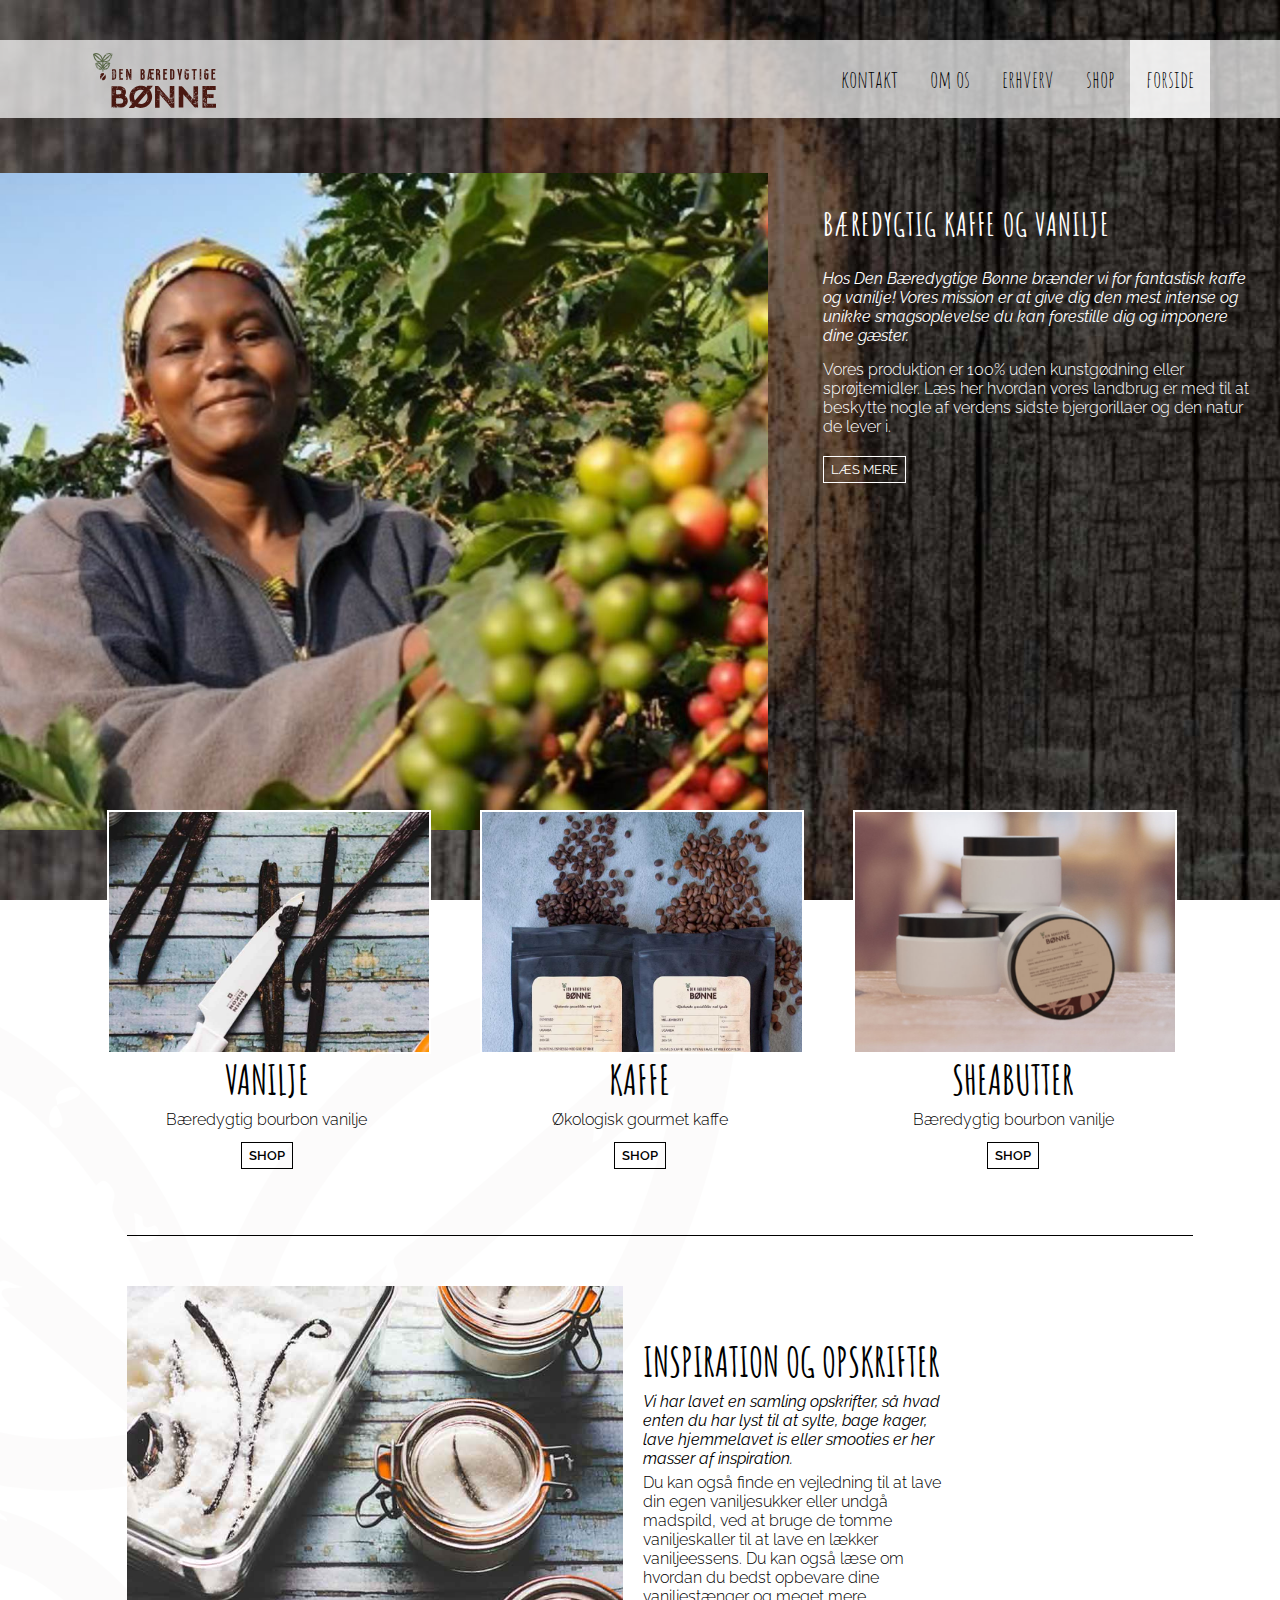
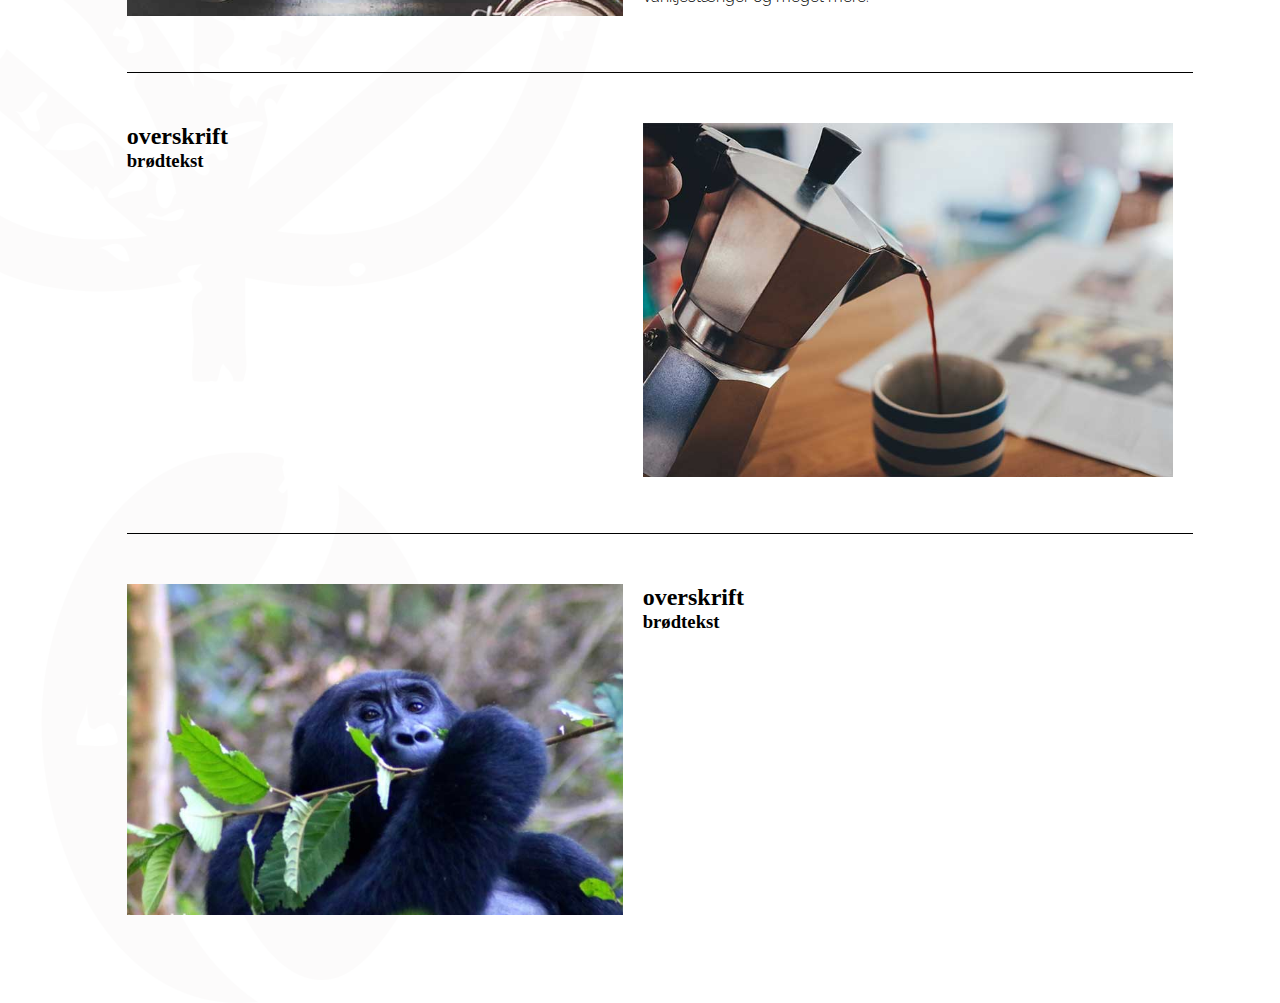
==== index.html @ cb2e2077 "grid tekstboks" ====
<!DOCTYPE html>
<html lang="da">

<head xmlns="http://www.w3.org/1999/xhtml" lang="da" xml:lang="da">
  <meta charset="utf-8">
  <meta http-equiv="X-UA-Compatible" content="IE=edge">

  <link rel="stylesheet" href="main.css">


  <title>Den Bæredygtige Bønne | Økologisk vanilje og kaffe</title>

  <meta name="Bæredygtig vanilje og kaffe fra egen farm i Uganda" content="Bæredygtigt produceret vanilje og kaffe">

  <meta name="viewport" content="width=device-width, initial-scale=1.0">

  <link href="https://fonts.googleapis.com/css?family=Amatic+SC:700|Raleway:400,600,700i" rel="stylesheet">

</head>

<body>
  <nav>
    <ul class="navbar">
      <li><a class="active" href="#home">forside</a></li>
      <li><a href="#news">shop</a></li>
      <li><a href="#contact">erhverv</a></li>
      <li><a href="#about">om os</a></li>
      <li><a href="#about">kontakt</a></li>

    </ul>

    <img id="logo" src="image/logo.svg" alt="Den Bæredygtige Bønnes logo">
  </nav>


  <div class="background-img-wood"></div>

  <main>
    <div>

      <div id="main-textbox">
        <h1 class="main-h1">BÆREDYGTIG KAFFE OG VANILJE</h1>
        <h2 class="main-h2">Hos Den Bæredygtige Bønne brænder vi for fantastisk kaffe og vanilje! Vores mission er at give dig den mest intense og unikke smagsoplevelse du kan forestille dig og imponere dine gæster.</h2>
        <h3 class="main-h3">Vores produktion er 100% uden kunstgødning eller sprøjtemidler. Læs her hvordan vores landbrug er med til at beskytte nogle af verdens sidste bjergorillaer og den natur de lever i.</h3>

        <a href="#" class="square_btn">
          <span>LÆS MERE</span>
        </a>

      </div>
    </div>

    <div id="main-img-box"></div>

    <div class="shop-kategorier">

      <div class="column1">
        <div id="shop-vanilje"></div>
        <div class="shop-kat-textbox">
          <h2 class="h2-shop">VANILJE</h2>
          <h3 class="h3-shop">Bæredygtig bourbon vanilje</h3>
          <a href="#" class="square_btn-sort">
            <span>SHOP</span>
          </a>
        </div>
      </div>

      <div class="column2">
        <div id="shop-kaffe"></div>
        <div class="shop-kat-textbox">
          <h2 class="h2-shop">KAFFE</h2>
          <h3 class="h3-shop">Økologisk gourmet kaffe </h3>
          <a href="#" class="square_btn-sort">
            <span>SHOP</span>
          </a>
        </div>
      </div>

      <div class="column3">
        <div id="shop-sheabutter"></div>
        <div class="shop-kat-textbox">
          <h2 class="h2-shop">SHEABUTTER</h2>
          <h3 class="h3-shop">Bæredygtig bourbon vanilje</h3>
          <a href="#" class="square_btn-sort">
            <span>SHOP</span>
          </a>
        </div>
      </div>
    </div>


    <div id="background-logo-container"></div>
    <div id="background-logo"></div>
  </div>


    <div id="usynlig"></div>

    <article>
      <div class="grid-container">

        <div class="grid-1">
          <img class="grid-img" src="image/vanilje-sukker.jpg" alt="Foto af vaniljestænger på et rustikt skærebrædt">
        </div>

        <div class="line-0"></div>

        <div class="line-1"></div>
        <div class="line-2"></div>

        <div class="grid-2">
          <div class="grid-textbox">
          <h2 class="h2-grid">INSPIRATION OG OPSKRIFTER</h2>
          <h3 class="h3-grid-italic">Vi har lavet en samling opskrifter, så hvad enten du har lyst til at sylte, bage kager, lave hjemmelavet is eller smooties er her masser af inspiration.
  <h3 class="h3-grid">Du kan også finde en vejledning til at lave din egen vaniljesukker eller undgå madspild, ved at bruge de tomme vaniljeskaller til at lave en lækker vaniljeessens. Du kan også læse om hvordan du bedst opbevare dine vaniljestænger og meget mere.</h3>
        </div>
</div>

        <div class="grid-3">
          <h2>overskrift</h2>
          <h3>brødtekst</h3>
        </div>


        <div class="grid-4">
          <img class="grid-img" src="image/varm-kaffe.jpg" alt="Foto af aber i Ugandas nationalpark">
        </div>

        <div class="grid-5">
          <img class="grid-img" src="image/gorilla.jpg" alt="Foto af dampende, varm kaffe, der hældes fra en kande">
        </div>

        <div class="grid-6">
          <h2>overskrift</h2>
          <h3>brødtekst</h3>
        </div>
      </div>
      </div>
      </div>

    </article>

  </main>


</body>

</html>
---- main.css ----
* {
  padding: 0;
  border: 0;
  margin: 0;
}

ul {
  list-style-type: none;
  margin-top: 30pt;
  overflow: hidden;
  background-color: rgba(255, 255, 255, 0.7);
}

li {
  float: right;
}

li a {
  display: block;
  color: black;
  text-align: center;
  padding: 24px 16px;
  text-decoration: none;
}

li a:hover {
  background-color: rgba(255, 255, 255, 0.7);
}

.active {
  background-color: rgba(255, 255, 255, 0.7);
}

.navbar {
  font-family: 'Amatic SC', cursive;
  font-size: 1.5em;
  padding-right: 70px;
}

#logo {
  height: 55px;
  margin: 40pt 20pt 0 70pt;
  top: 0pt;
  position: absolute;
}

.background-img-wood {
  background-image: url(image/background-wood.jpg);
  top: 0;
  position: absolute;
  background-attachment: scroll;
  width: 100%;
  height: 100vh;
  z-index: -1;
}

main {
  position: absolute;
  top: 100px;
  margin-top: 55pt;
  height: 73vh;
  width: 100%;
}

#main-img-box {
  width: 60vw;
  height: 100%;
  background-image: url("image/coffeefarmer.jpg");
  background-size: cover;
  background-repeat: no-repeat;
  background-position: top left;
}

#main-textbox {
  width: 33.33%;
  height: 100%;
  float: right;
  top: 10px;
  margin: 30px 30px 40px 0;
}

.main-h1 {
  font-family: 'Amatic SC', cursive;
  font-size: 2em;
  color: white;
  margin-bottom: 25px;
  letter-spacing: 1px;
}

.main-h2 {
  font-family: 'Raleway', sans-serif;
  font-weight: 400;
  font-style: italic;
  color: white;
  font-size: 1em;
  margin-bottom: 15px;
  letter-spacing: 0, 7px;
}

.main-h3 {
  font-family: 'Raleway', sans-serif;
  font-weight: 300;
  color: white;
  font-size: 1em;
}

.square_btn {
  font-family: 'Raleway', sans-serif;
  font-weight: 400;
  color: white;
  font-size: 0.8em;
  position: relative;
  display: inline-block;
  padding: 2em 0em;
  text-decoration: none;
  color: #FFF;
  transition: .4s;
}

.square_btn>span {
  border: solid 1px #FFF;
  padding: 5px 7px 5px;
}

.square_btn:hover span {
  padding: 5.5px 7.5px 5.5px;
}

.shop-kategorier {
  width: 83.33%;
  height: 100px;
  margin: -20px 8.33% 0;
  text-align: center;
}

.h2-shop {
  font-family: 'Amatic SC', cursive;
  font-size: 40px;
  padding-top: 50px;
}

.h3-shop {
  font-family: 'Raleway', sans-serif;
  font-weight: 300;
  font-size: 16px;
  padding-top: 5px;
}

.h3-shop-italic {
  font-family: 'Raleway', sans-serif;
  font-weight: 400;
  font-style: italic;
  font-size: 16px;
  padding-top: 5px;
}

.square_btn-sort {
  font-family: 'Raleway', sans-serif;
  font-weight: 600;
  color: white;
  font-size: 0.8em;
  position: relative;
  display: inline-block;
  padding: 1.5em 0em;
  text-decoration: none;
  color: #000000;
  transition: .4s;
}

.square_btn-sort>span {
  border: solid 1.1px #000000;
  padding: 5px 7px 5px;
}

.square_btn-sort:hover span {
  padding: 5.5px 7.5px 5.5px;
}

.column1 {
  width: 30%;
  display: inline-block;
  float: left;
}

#shop-vanilje {
  margin: 0;
  float: left;
  width: 100%;
  padding-bottom: 75%;
  background-size: cover;
  background-repeat: no-repeat;
  background-position: center;
  background-color: rgba(255, 255, 0, 1);
  background-image: url(image/shop-vanilje.jpg);
  border: white;
  border-width: 2px;
  border-style: solid;
}

.column2 {
  width: 30%;
  display: inline-block;
}

#shop-kaffe {
  margin: 0;
  float: left;
  width: 100%;
  padding-bottom: 75%;
  background-size: cover;
  background-repeat: no-repeat;
  background-position: center;
  background-color: rgba(255, 255, 0, 1);
  background-image: url(image/shop-kaffe.jpg);
  border: white;
  border-width: 2px;
  border-style: solid;
}

.column3 {
  width: 30%;
  display: inline-block;
  float: right;
}

#shop-sheabutter {
  margin: 0;
  float: left;
  width: 100%;
  padding-bottom: 75%;
  background-size: cover;
  background-repeat: no-repeat;
  background-position: center;
  background-color: rgba(255, 255, 0, 1);
  background-image: url(image/shop-sheabutter.jpg);
  border: white;
  border-width: 2px;
  border-style: solid;
}

#background-logo-container {
  max-width: 100%;
  overflow: hidden;
  text-align: left;
}

#background-logo {
  opacity: 0.02;
  filter: alpha(opacity=2);
  background-image: url(image/background-logo-element.svg);
  top: 90vh;
  background-repeat: no-repeat;
  position: absolute;
  width: 100%;
  height: 180vh;
  z-index: -1;
}

.grid-container {
  margin-right: auto;
  margin-left: auto;
  padding-top: 50px;
  grid-row-gap: 50px;
  width: 83.33%;
  display: grid;
  grid-template-columns: repeat(2, auto);
  grid-template-areas:
    'line-0 line-0'
    'grid-1 grid-2'
    'line-1 line-1'
    'grid-3 grid-4'
    'line-2 line-2'
    'grid-5 grid-6';
}

.grid-1 {
  grid-area: grid-1;
}

.grid-2 {
  grid-area: grid-2;
}

.grid-3 {
  grid-area: grid-3;
}

.grid-4 {
  grid-area: grid-4;
}

.grid-5 {
  grid-area: grid-5;
}

.grid-6 {
  grid-area: grid-6;
}

.grid-textbox {
  max-width: 300px;
}

.h2-grid {
  font-family: 'Amatic SC', cursive;
  font-size: 40px;
  padding-top: 50px;
}

.h3-grid {
  font-family: 'Raleway', sans-serif;
  font-weight: 300;
  font-size: 16px;
  padding-top: 5px;
}

.h3-grid-italic {
  font-family: 'Raleway', sans-serif;
  font-weight: 400;
  font-style: italic;
  font-size: 16px;
  padding-top: 5px;
}
.grid-img {
  overflow: hidden;
  object-fit: contain;
  width: 100%;
  background-color: red;
}

.line-0 {
  grid-area: line-0;
  grid-column-start: 1;
  grid-column-end: 3;
  height: 2px;
  border-bottom: 1px solid black;
  width: 100%;
}

.line-1 {
  grid-area: line-1;
  grid-column-start: 1;
  grid-column-end: 3;
  height: 2px;
  border-bottom: 1px solid black;
  width: 100%;
}

.line-2 {
  grid-area: line-2;
  grid-column-start: 1;
  grid-column-end: 3;
  height: 2px;
  border-bottom: 1px solid black;
  width: 100%;
}

.grid-container>div {
  margin: 0 0 0 20px;
}
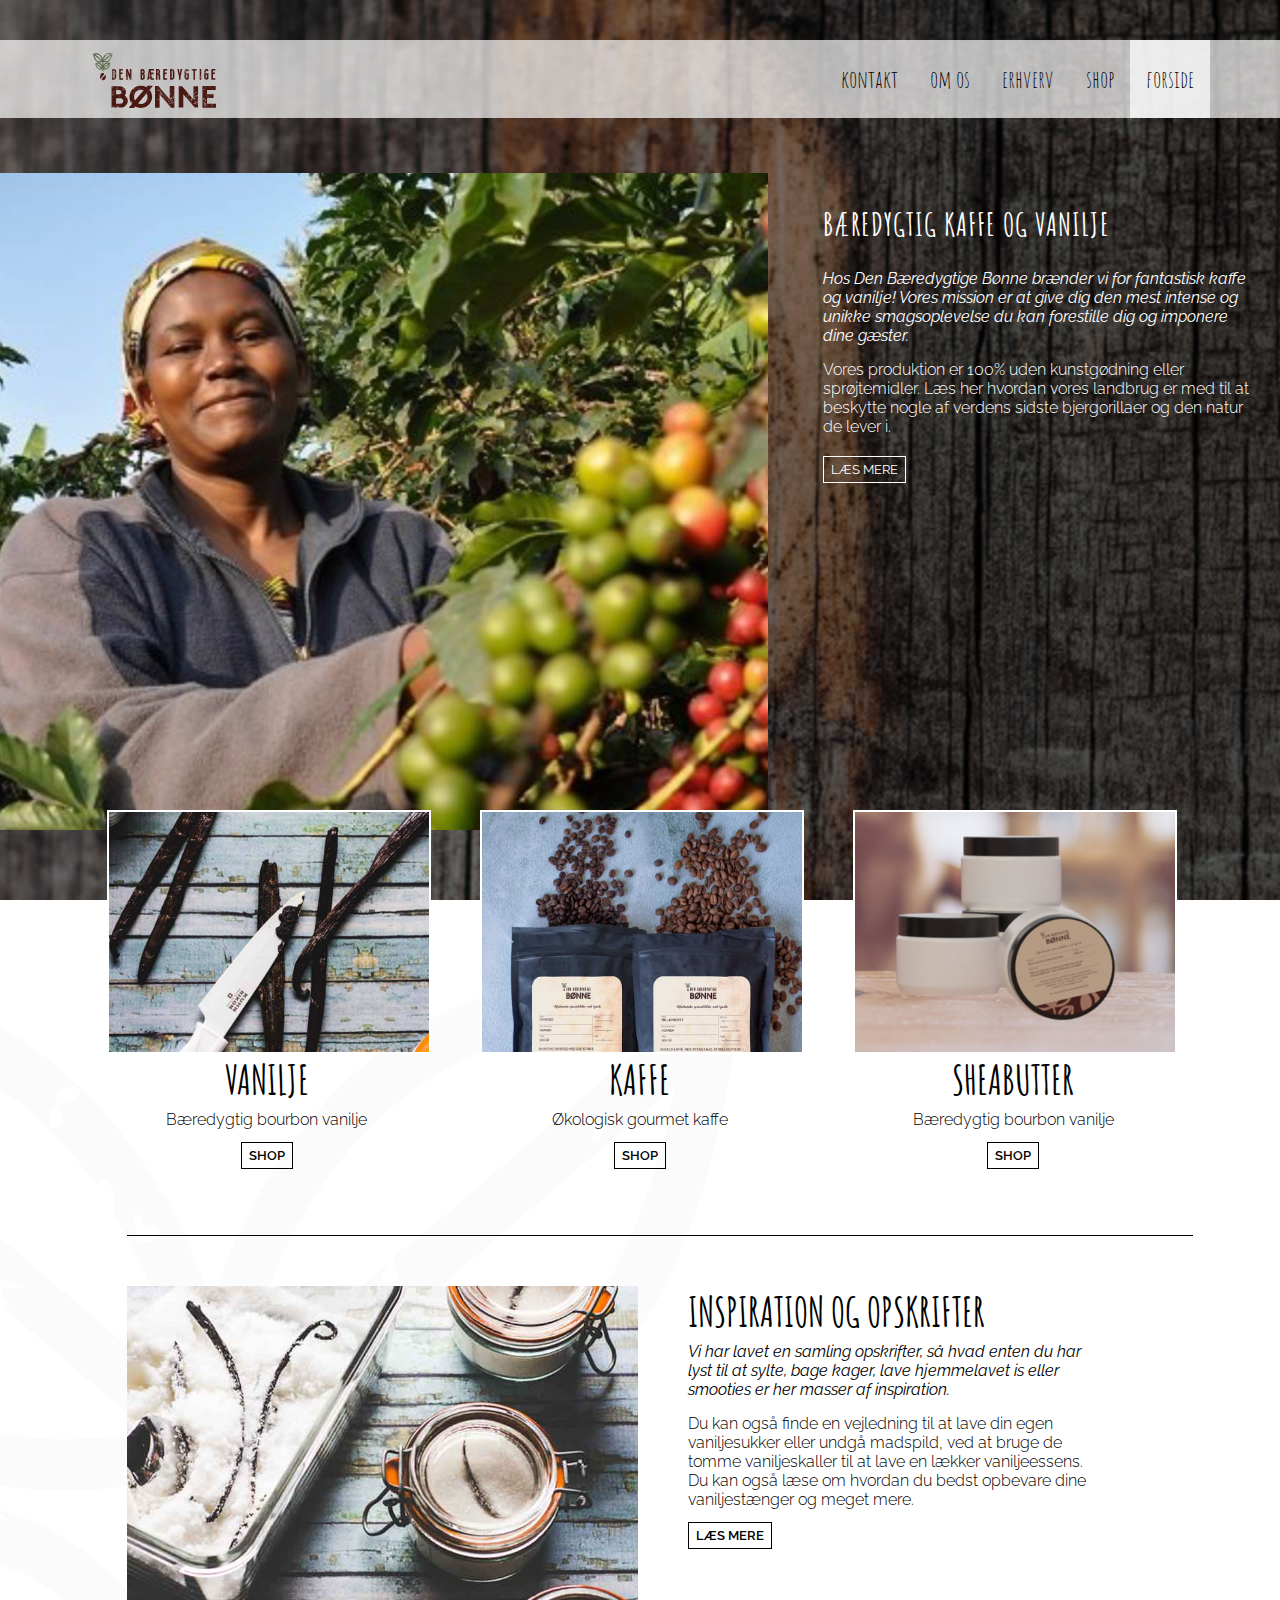
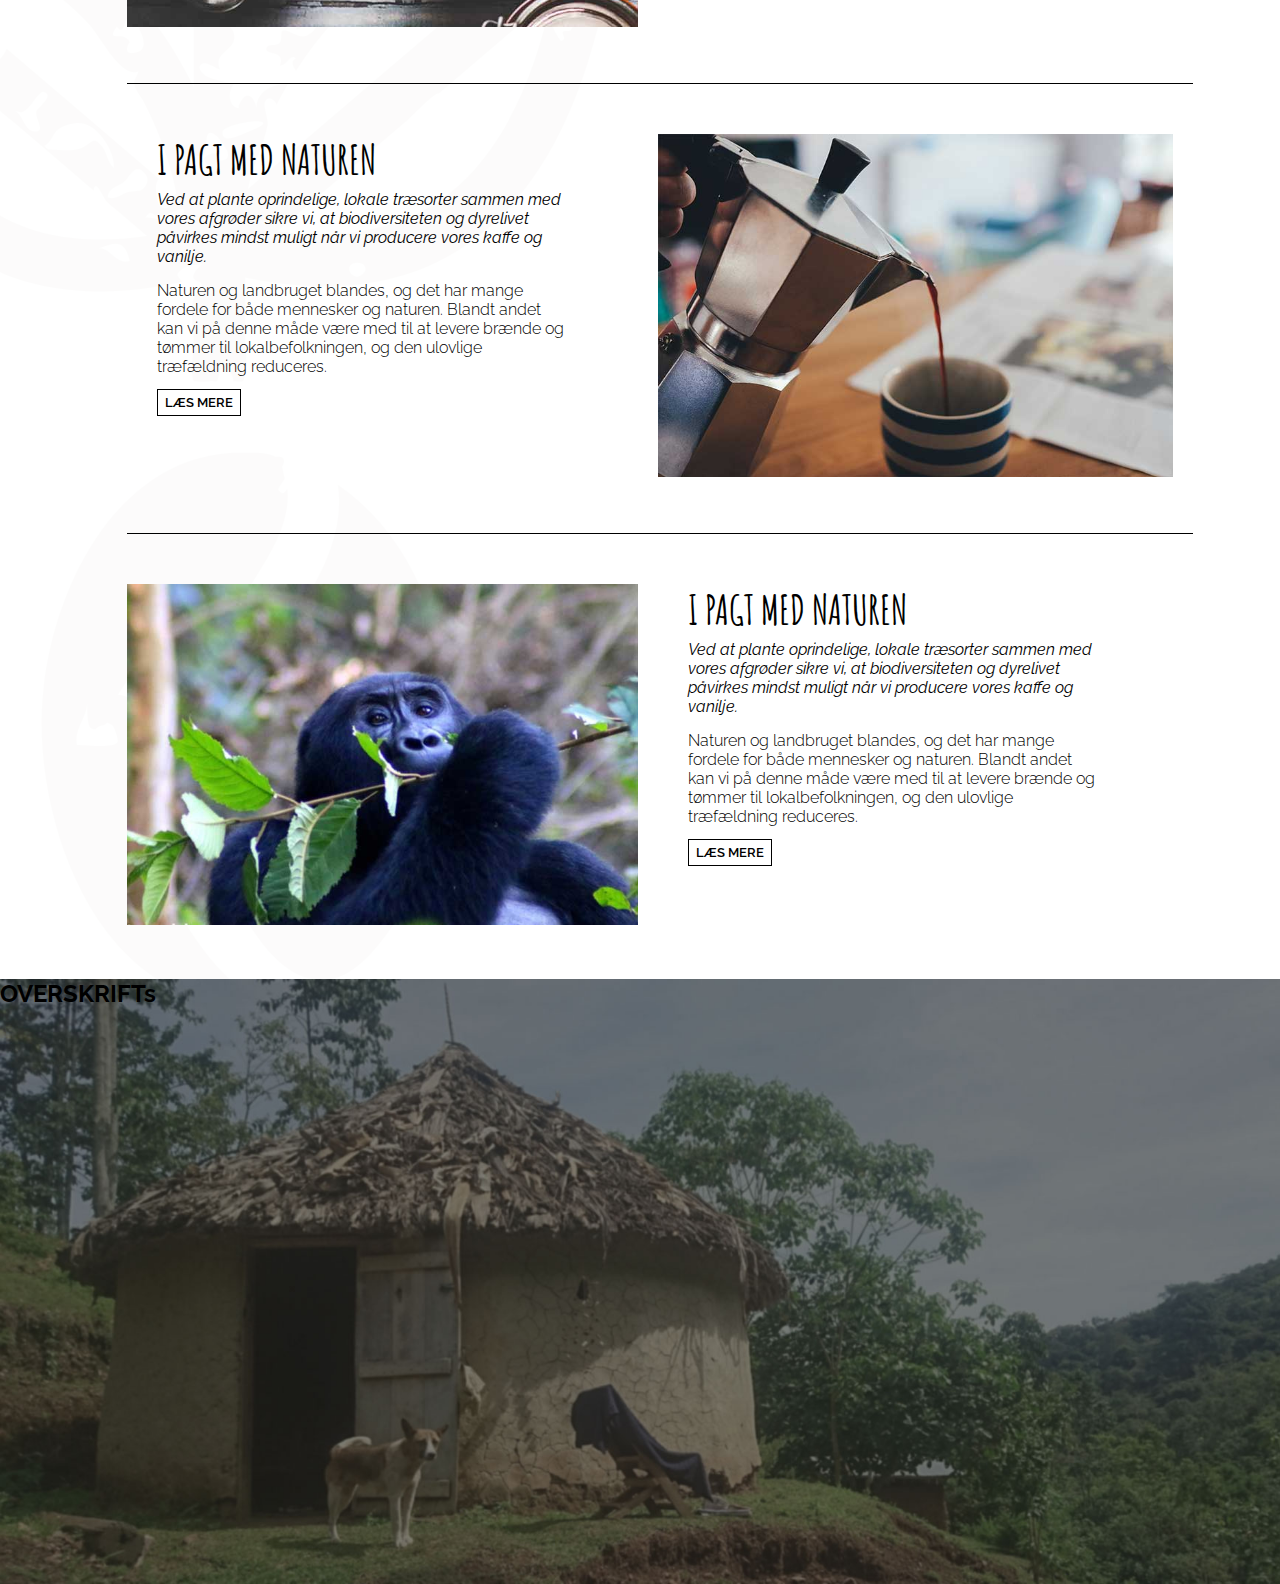
==== commit e6b768c5: "fullwidth img tilføjet" ====
--- a/index.html
+++ b/index.html
@@ -91,10 +91,7 @@
 
     <div id="background-logo-container"></div>
     <div id="background-logo"></div>
-  </div>
-
-
-    <div id="usynlig"></div>
+    </div>
 
     <article>
       <div class="grid-container">
@@ -109,16 +106,30 @@
         <div class="line-2"></div>
 
         <div class="grid-2">
-          <div class="grid-textbox">
-          <h2 class="h2-grid">INSPIRATION OG OPSKRIFTER</h2>
-          <h3 class="h3-grid-italic">Vi har lavet en samling opskrifter, så hvad enten du har lyst til at sylte, bage kager, lave hjemmelavet is eller smooties er her masser af inspiration.
-  <h3 class="h3-grid">Du kan også finde en vejledning til at lave din egen vaniljesukker eller undgå madspild, ved at bruge de tomme vaniljeskaller til at lave en lækker vaniljeessens. Du kan også læse om hvordan du bedst opbevare dine vaniljestænger og meget mere.</h3>
+          <div class="grid-textbox-right">
+            <h2 class="h2-grid">INSPIRATION OG OPSKRIFTER</h2>
+            <h3 class="h3-grid-italic">Vi har lavet en samling opskrifter, så hvad enten du har lyst til at sylte, bage kager, lave hjemmelavet is eller smooties er her masser af inspiration.
+              <h3 class="h3-grid">Du kan også finde en vejledning til at lave din egen vaniljesukker eller undgå madspild, ved at bruge de tomme vaniljeskaller til at lave en lækker vaniljeessens. Du kan også læse om hvordan du bedst opbevare dine
+                vaniljestænger og meget mere.</h3>
+
+
+              <a href="#" class="square_btn-sort">
+                <span>LÆS MERE</span>
+              </a>
+          </div>
         </div>
-</div>
 
         <div class="grid-3">
-          <h2>overskrift</h2>
-          <h3>brødtekst</h3>
+          <div class="grid-textbox-right">
+            <h2 class="h2-grid">I PAGT MED NATUREN</h2>
+            <h3 class="h3-grid-italic">Ved at plante oprindelige, lokale træsorter sammen med vores afgrøder sikre vi, at biodiversiteten og dyrelivet påvirkes mindst muligt når vi producere vores kaffe og vanilje.
+              <h3 class="h3-grid">Naturen og landbruget blandes, og det har mange fordele for både mennesker og naturen. Blandt andet kan vi på denne måde være med til at levere brænde og tømmer til lokalbefolkningen, og den ulovlige træfældning
+                reduceres.</h3>
+
+              <a href="#" class="square_btn-sort">
+                <span>LÆS MERE</span>
+              </a>
+          </div>
         </div>
 
 
@@ -131,13 +142,24 @@
         </div>
 
         <div class="grid-6">
-          <h2>overskrift</h2>
-          <h3>brødtekst</h3>
+          <div class="grid-textbox-right">
+            <h2 class="h2-grid">I PAGT MED NATUREN</h2>
+            <h3 class="h3-grid-italic">Ved at plante oprindelige, lokale træsorter sammen med vores afgrøder sikre vi, at biodiversiteten og dyrelivet påvirkes mindst muligt når vi producere vores kaffe og vanilje.
+              <h3 class="h3-grid">Naturen og landbruget blandes, og det har mange fordele for både mennesker og naturen. Blandt andet kan vi på denne måde være med til at levere brænde og tømmer til lokalbefolkningen, og den ulovlige træfældning
+                reduceres.</h3>
+
+              <a href="#" class="square_btn-sort">
+                <span>LÆS MERE</span>
+              </a>
+          </div>
         </div>
       </div>
       </div>
       </div>
 
+<div class="fullwidth-img-box">
+  <h2>OVERSKRIFTs</h2>
+</div>
     </article>
 
   </main>
--- a/main.css
+++ b/main.css
@@ -297,21 +297,23 @@
   grid-area: grid-6;
 }
 
-.grid-textbox {
-  max-width: 300px;
+.grid-textbox-right {
+  max-width: 80%;
+  padding-left: 30px;
+
 }
 
 .h2-grid {
   font-family: 'Amatic SC', cursive;
   font-size: 40px;
-  padding-top: 50px;
+  padding-top: 0px;
 }
 
 .h3-grid {
   font-family: 'Raleway', sans-serif;
   font-weight: 300;
   font-size: 16px;
-  padding-top: 5px;
+  padding-top: 15px;
 }
 
 .h3-grid-italic {
@@ -358,3 +360,15 @@
 .grid-container>div {
   margin: 0 0 0 20px;
 }
+
+.fullwidth-img-box {
+  width: 100%;
+  padding-bottom: 45%;
+  margin: 50px 0 100px 0;
+  font-family: 'Raleway';
+background-color: blue;
+background-image: url("image/fullwidth-img.jpg");
+background-size: cover;
+background-repeat: no-repeat;
+background-position: top left;
+}
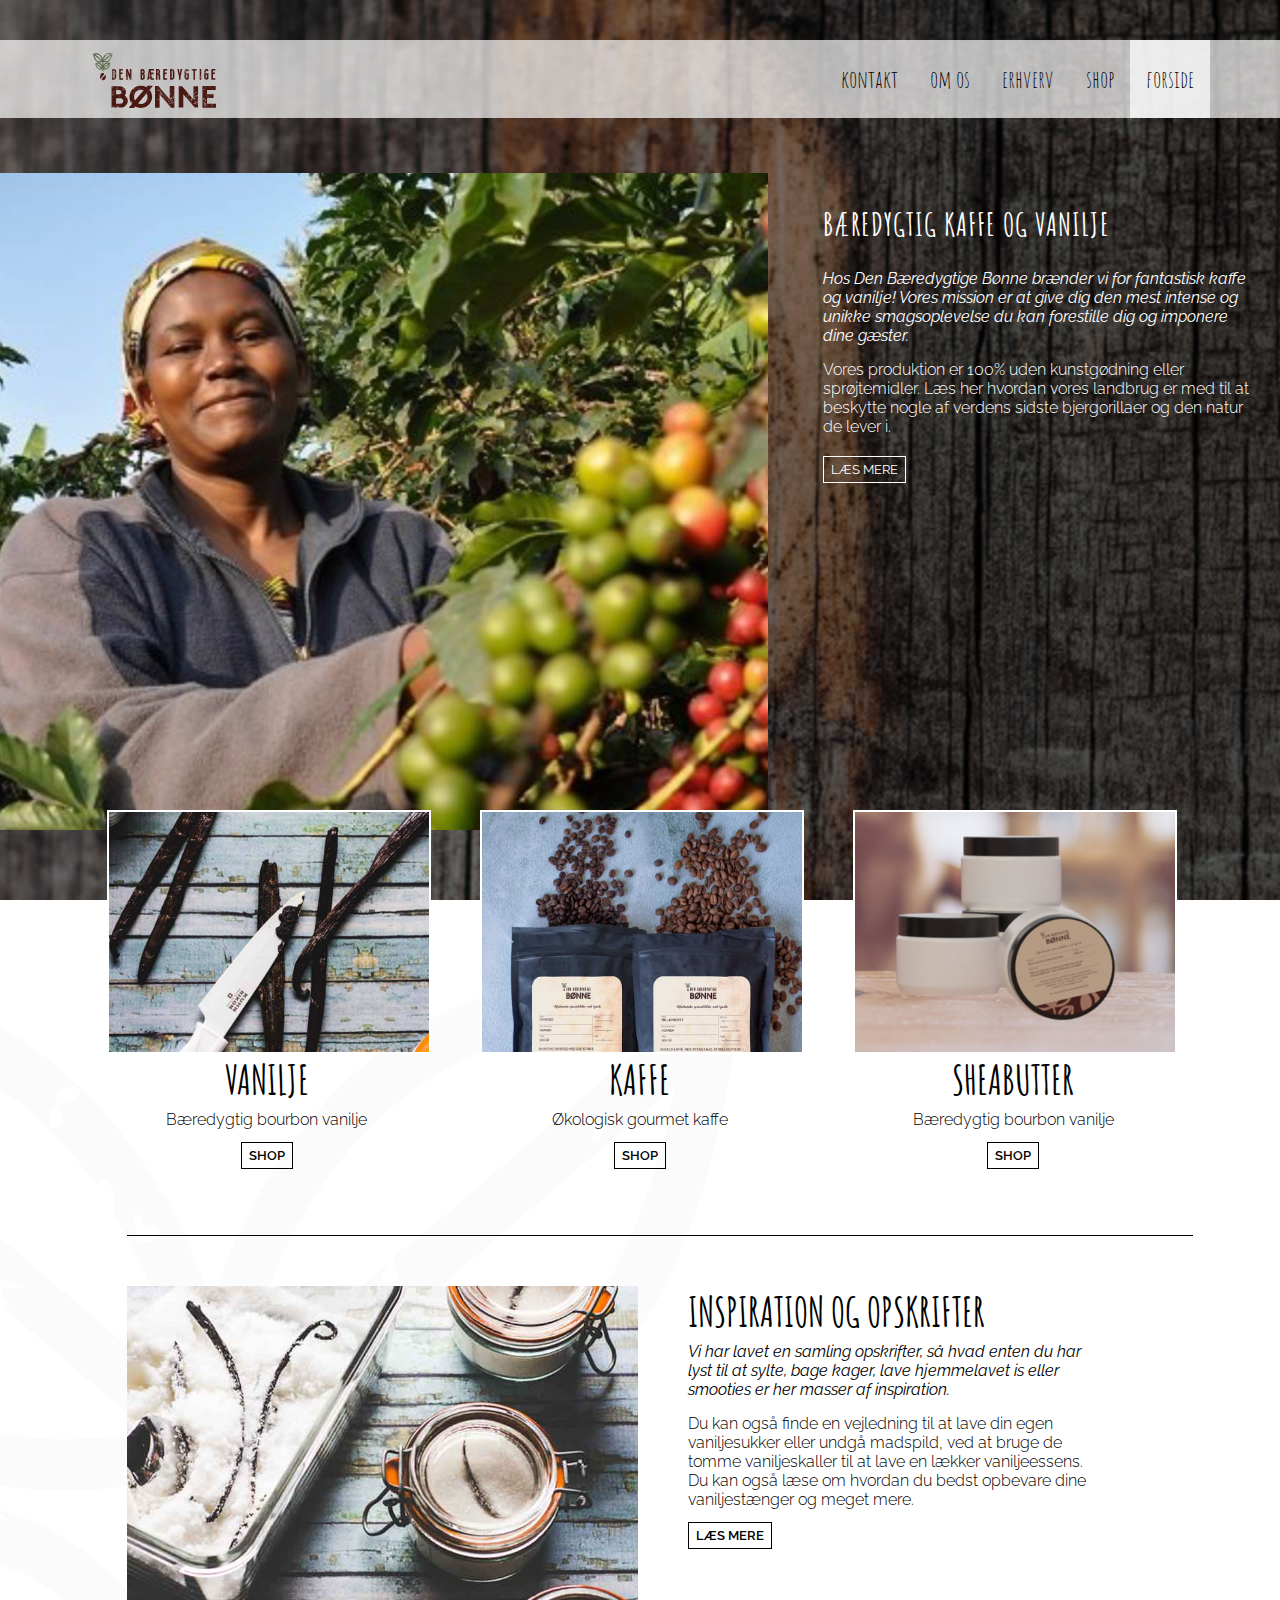
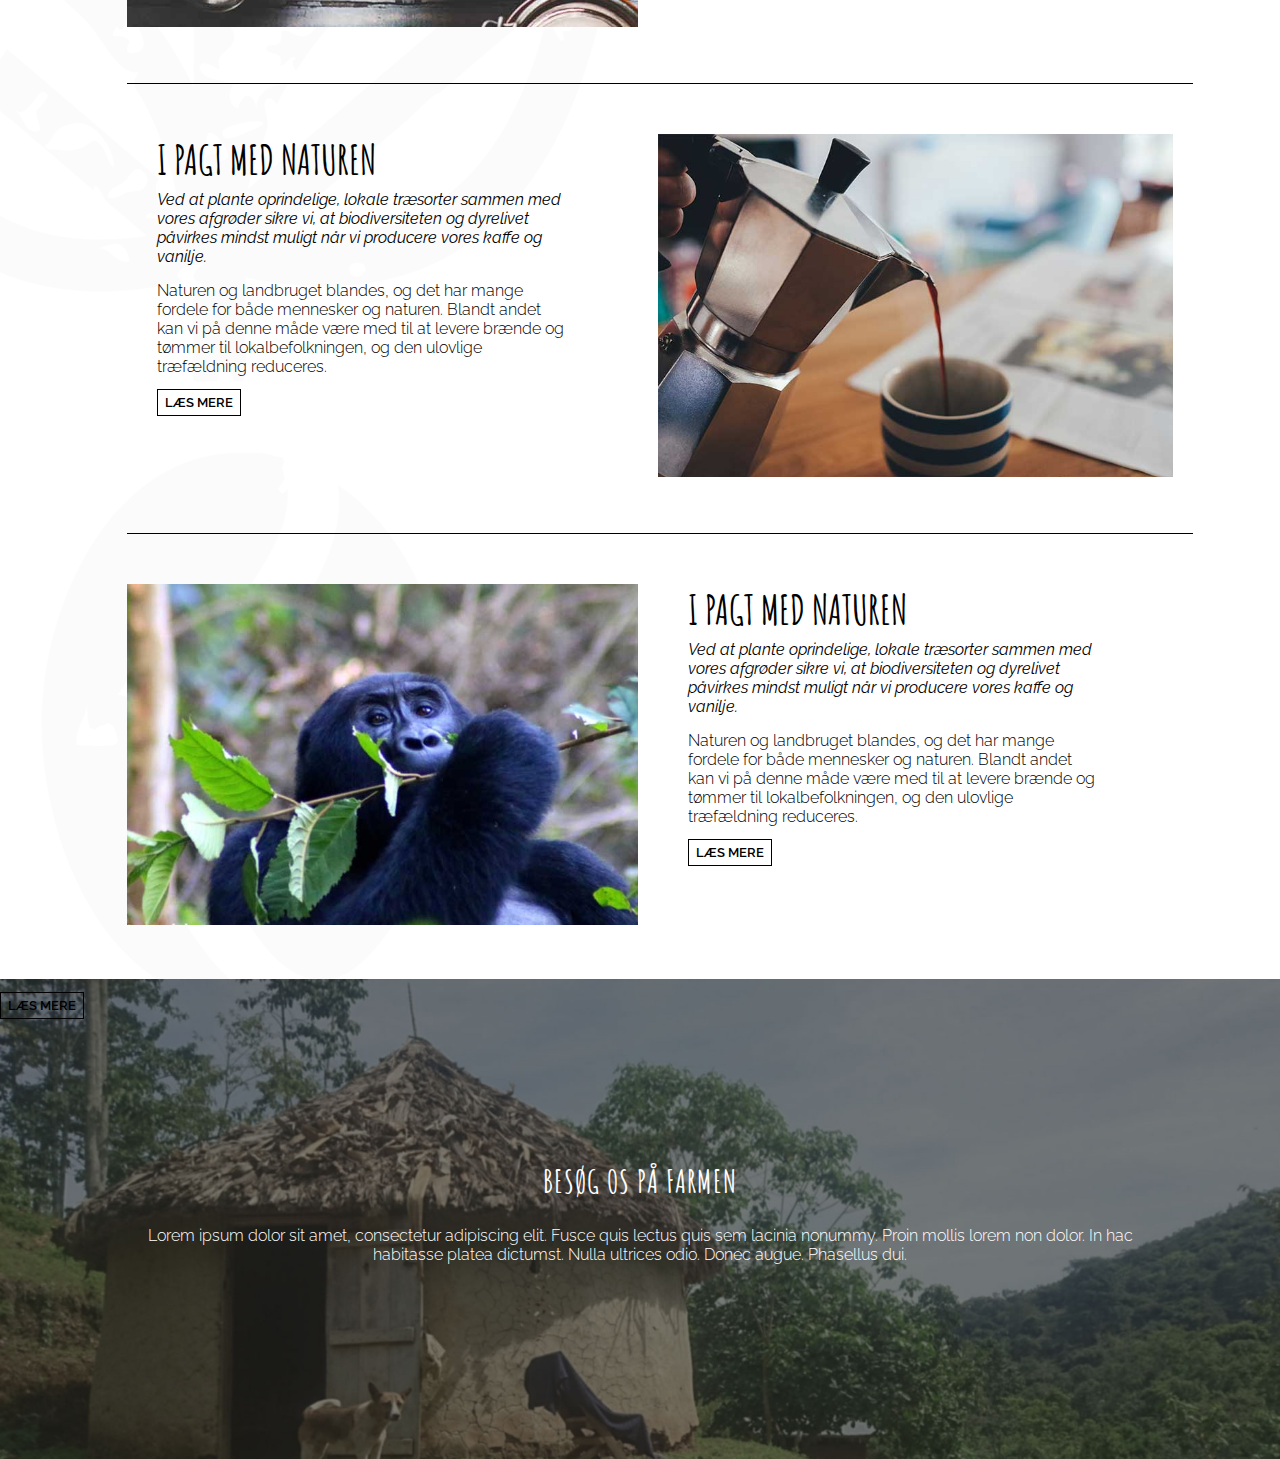
==== commit e7c20647: "img" ====
--- a/index.html
+++ b/index.html
@@ -158,8 +158,16 @@
       </div>
 
 <div class="fullwidth-img-box">
-  <h2>OVERSKRIFTs</h2>
+  <a href="#" class="square_btn-sort">
+    <span>LÆS MERE</span>
+  </a>
+  <div class="fullwidth-img-text">
+  <h2 class="main-h1">BESØG OS PÅ FARMEN</h2>
+  <h3 class="main-h3">Lorem ipsum dolor sit amet, consectetur adipiscing elit. Fusce quis lectus quis sem lacinia nonummy. Proin mollis lorem non dolor. In hac habitasse platea dictumst. Nulla ultrices odio. Donec augue. Phasellus dui. </h3>
 </div>
+
+</div>
+
     </article>
 
   </main>
--- a/main.css
+++ b/main.css
@@ -300,7 +300,6 @@
 .grid-textbox-right {
   max-width: 80%;
   padding-left: 30px;
-
 }
 
 .h2-grid {
@@ -323,6 +322,7 @@
   font-size: 16px;
   padding-top: 5px;
 }
+
 .grid-img {
   overflow: hidden;
   object-fit: contain;
@@ -362,13 +362,42 @@
 }
 
 .fullwidth-img-box {
-  width: 100%;
-  padding-bottom: 45%;
+  padding-bottom: 33.33%;
+  width: 100%;
   margin: 50px 0 100px 0;
+  background-color: blue;
+  background-image: url("image/fullwidth-img.jpg");
+  background-size: cover;
+  background-repeat: no-repeat;
+  background-position: top left;
+}
+.fullwidth-img-text {
   font-family: 'Raleway';
-background-color: blue;
-background-image: url("image/fullwidth-img.jpg");
-background-size: cover;
-background-repeat: no-repeat;
-background-position: top left;
-}
+text-align: center;
+position: absolute;
+left: 0;
+right: 0;
+padding: 10%;
+}
+
+.square_btn {
+  font-family: 'Raleway', sans-serif;
+  font-weight: 400;
+  color: white;
+  font-size: 0.8em;
+  position: relative;
+  display: inline-block;
+  padding: 2em 0em;
+  text-decoration: none;
+  color: #FFF;
+  transition: .4s;
+}
+
+.square_btn>span {
+  border: solid 1px #FFF;
+  padding: 5px 7px 5px;
+}
+
+.square_btn:hover span {
+  padding: 5.5px 7.5px 5.5px;
+}
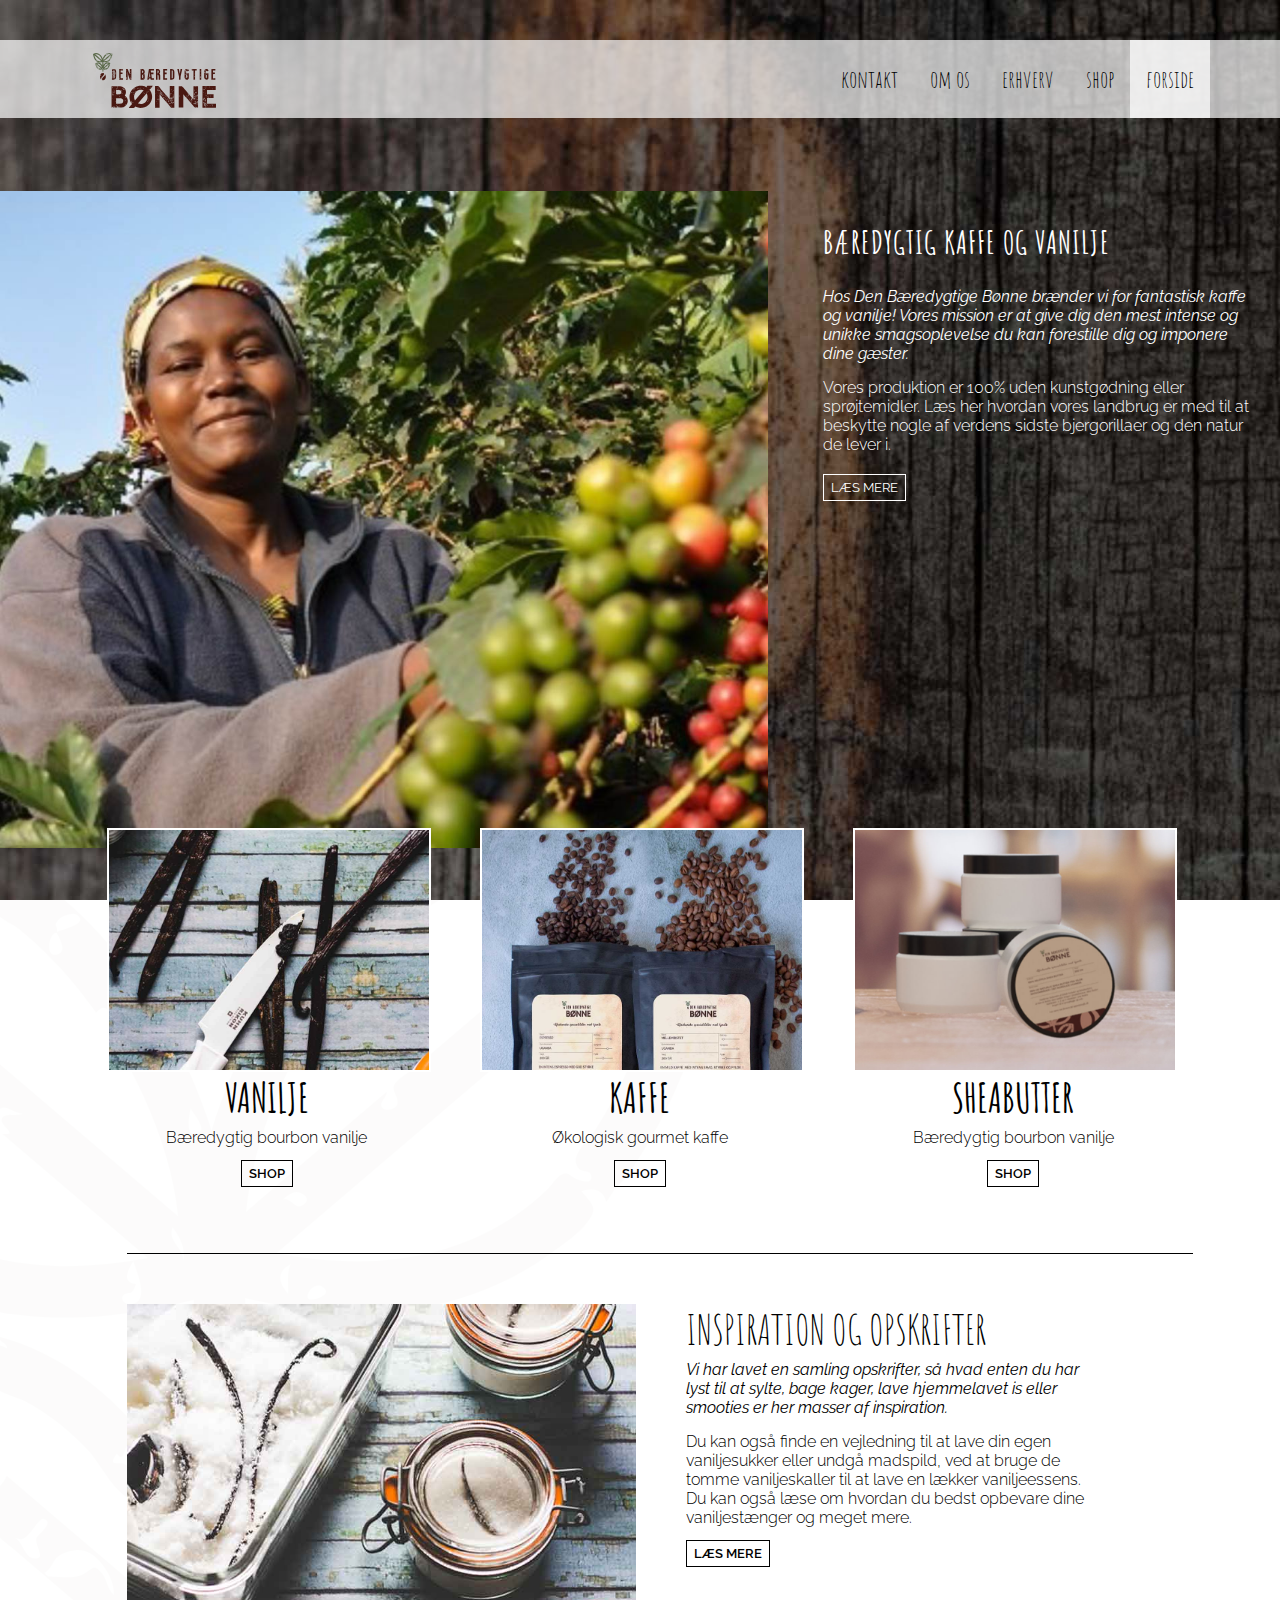
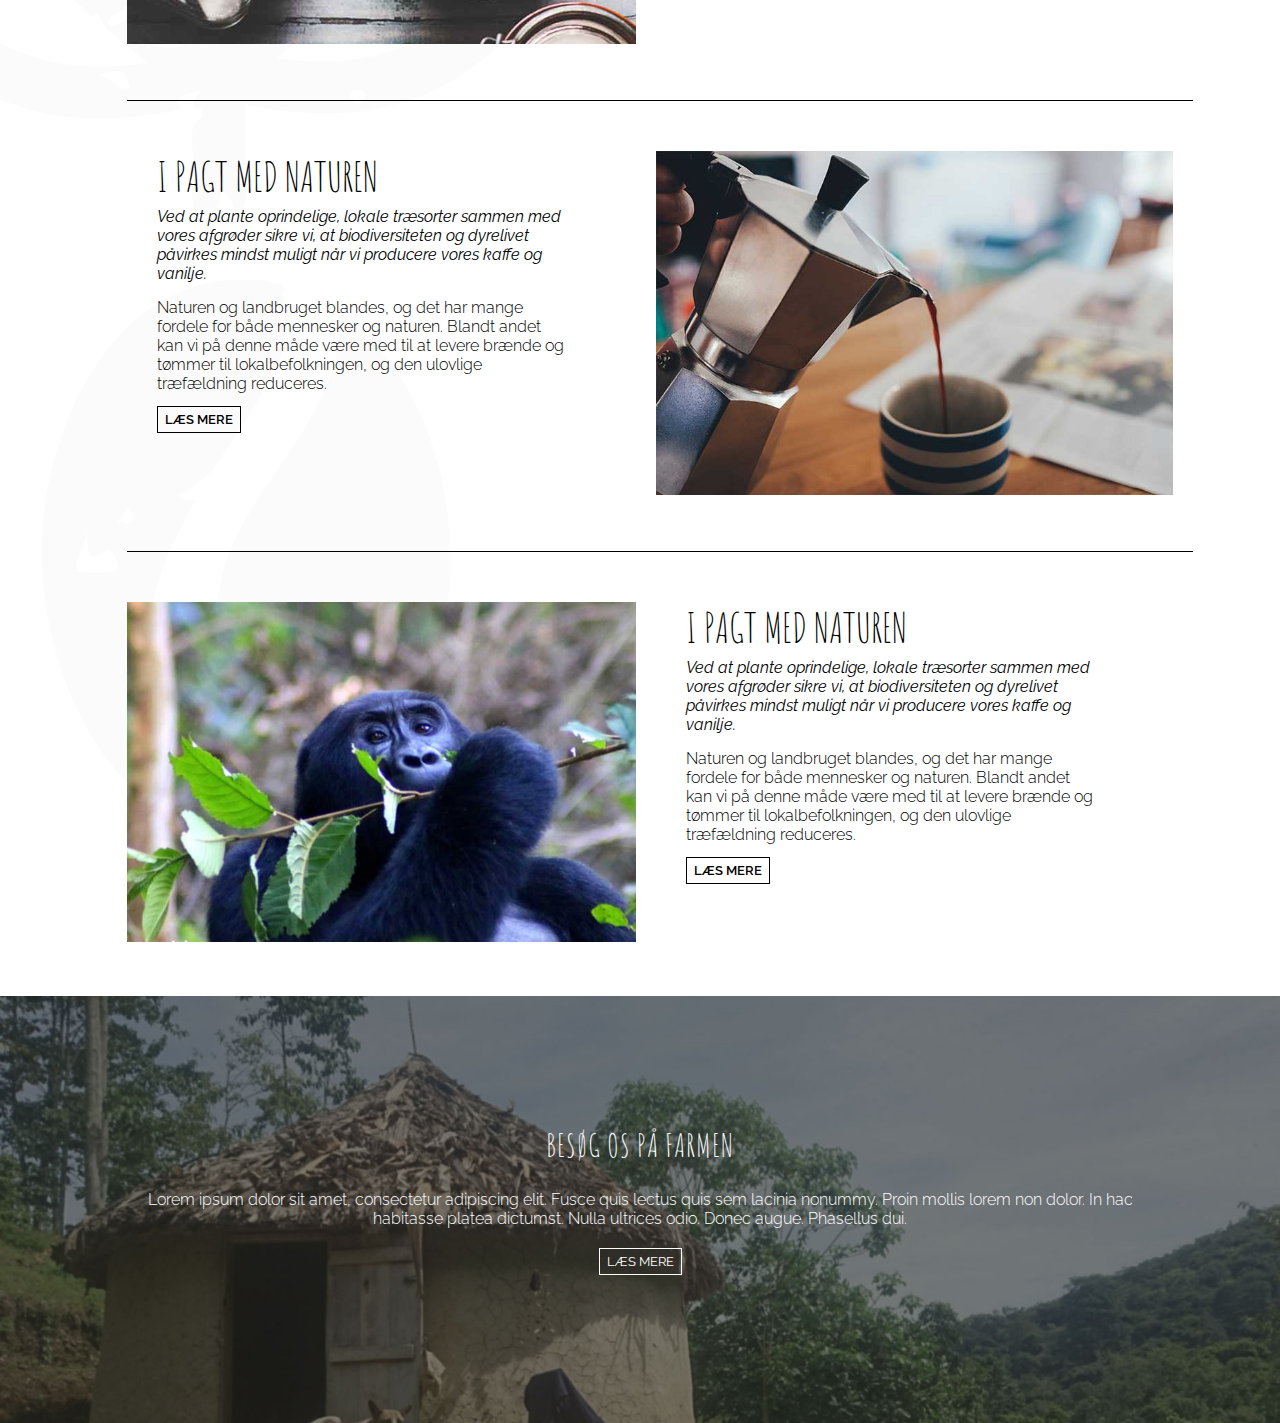
==== commit 3e6fe0b5: "valideret" ====
--- a/index.html
+++ b/index.html
@@ -14,7 +14,7 @@
 
   <meta name="viewport" content="width=device-width, initial-scale=1.0">
 
-  <link href="https://fonts.googleapis.com/css?family=Amatic+SC:700|Raleway:400,600,700i" rel="stylesheet">
+  <link href="https://fonts.googleapis.com/css?family=Amatic+SC:700i%7CRaleway:400,600,700i" rel="stylesheet">
 
 </head>
 
@@ -91,7 +91,6 @@
 
     <div id="background-logo-container"></div>
     <div id="background-logo"></div>
-    </div>
 
     <article>
       <div class="grid-container">
@@ -107,10 +106,10 @@
 
         <div class="grid-2">
           <div class="grid-textbox-right">
-            <h2 class="h2-grid">INSPIRATION OG OPSKRIFTER</h2>
-            <h3 class="h3-grid-italic">Vi har lavet en samling opskrifter, så hvad enten du har lyst til at sylte, bage kager, lave hjemmelavet is eller smooties er her masser af inspiration.
-              <h3 class="h3-grid">Du kan også finde en vejledning til at lave din egen vaniljesukker eller undgå madspild, ved at bruge de tomme vaniljeskaller til at lave en lækker vaniljeessens. Du kan også læse om hvordan du bedst opbevare dine
-                vaniljestænger og meget mere.</h3>
+            <p class="h2-grid">INSPIRATION OG OPSKRIFTER</p>
+            <p class="h3-grid-italic">Vi har lavet en samling opskrifter, så hvad enten du har lyst til at sylte, bage kager, lave hjemmelavet is eller smooties er her masser af inspiration.
+              <p class="h3-grid">Du kan også finde en vejledning til at lave din egen vaniljesukker eller undgå madspild, ved at bruge de tomme vaniljeskaller til at lave en lækker vaniljeessens. Du kan også læse om hvordan du bedst opbevare dine
+                vaniljestænger og meget mere.</p>
 
 
               <a href="#" class="square_btn-sort">
@@ -121,10 +120,10 @@
 
         <div class="grid-3">
           <div class="grid-textbox-right">
-            <h2 class="h2-grid">I PAGT MED NATUREN</h2>
-            <h3 class="h3-grid-italic">Ved at plante oprindelige, lokale træsorter sammen med vores afgrøder sikre vi, at biodiversiteten og dyrelivet påvirkes mindst muligt når vi producere vores kaffe og vanilje.
-              <h3 class="h3-grid">Naturen og landbruget blandes, og det har mange fordele for både mennesker og naturen. Blandt andet kan vi på denne måde være med til at levere brænde og tømmer til lokalbefolkningen, og den ulovlige træfældning
-                reduceres.</h3>
+            <p class="h2-grid">I PAGT MED NATUREN</p>
+            <p class="h3-grid-italic">Ved at plante oprindelige, lokale træsorter sammen med vores afgrøder sikre vi, at biodiversiteten og dyrelivet påvirkes mindst muligt når vi producere vores kaffe og vanilje.
+              <p class="h3-grid">Naturen og landbruget blandes, og det har mange fordele for både mennesker og naturen. Blandt andet kan vi på denne måde være med til at levere brænde og tømmer til lokalbefolkningen, og den ulovlige træfældning
+                reduceres.</p>
 
               <a href="#" class="square_btn-sort">
                 <span>LÆS MERE</span>
@@ -143,10 +142,10 @@
 
         <div class="grid-6">
           <div class="grid-textbox-right">
-            <h2 class="h2-grid">I PAGT MED NATUREN</h2>
-            <h3 class="h3-grid-italic">Ved at plante oprindelige, lokale træsorter sammen med vores afgrøder sikre vi, at biodiversiteten og dyrelivet påvirkes mindst muligt når vi producere vores kaffe og vanilje.
-              <h3 class="h3-grid">Naturen og landbruget blandes, og det har mange fordele for både mennesker og naturen. Blandt andet kan vi på denne måde være med til at levere brænde og tømmer til lokalbefolkningen, og den ulovlige træfældning
-                reduceres.</h3>
+            <p class="h2-grid">I PAGT MED NATUREN</p>
+            <p class="h3-grid-italic">Ved at plante oprindelige, lokale træsorter sammen med vores afgrøder sikre vi, at biodiversiteten og dyrelivet påvirkes mindst muligt når vi producere vores kaffe og vanilje.
+              <p class="h3-grid">Naturen og landbruget blandes, og det har mange fordele for både mennesker og naturen. Blandt andet kan vi på denne måde være med til at levere brænde og tømmer til lokalbefolkningen, og den ulovlige træfældning
+                reduceres.</p>
 
               <a href="#" class="square_btn-sort">
                 <span>LÆS MERE</span>
@@ -154,20 +153,18 @@
           </div>
         </div>
       </div>
+
+      <div class="fullwidth-img-box">
+
+
+        <div class="fullwidth-img-text">
+          <p class="main-h1">BESØG OS PÅ FARMEN</p>
+          <p class="main-h3">Lorem ipsum dolor sit amet, consectetur adipiscing elit. Fusce quis lectus quis sem lacinia nonummy. Proin mollis lorem non dolor. In hac habitasse platea dictumst. Nulla ultrices odio. Donec augue. Phasellus dui. </p>
+          <a href="#" class="square_btn">
+            <span>LÆS MERE</span>
+          </a>
+        </div>
       </div>
-      </div>
-
-<div class="fullwidth-img-box">
-  <a href="#" class="square_btn-sort">
-    <span>LÆS MERE</span>
-  </a>
-  <div class="fullwidth-img-text">
-  <h2 class="main-h1">BESØG OS PÅ FARMEN</h2>
-  <h3 class="main-h3">Lorem ipsum dolor sit amet, consectetur adipiscing elit. Fusce quis lectus quis sem lacinia nonummy. Proin mollis lorem non dolor. In hac habitasse platea dictumst. Nulla ultrices odio. Donec augue. Phasellus dui. </h3>
-</div>
-
-</div>
-
     </article>
 
   </main>
--- a/main.css
+++ b/main.css
@@ -54,12 +54,15 @@
   z-index: -1;
 }
 
+
+
 main {
-  position: absolute;
   top: 100px;
   margin-top: 55pt;
   height: 73vh;
   width: 100%;
+  min-height: 100%;
+
 }
 
 #main-img-box {
@@ -246,7 +249,6 @@
 
 #background-logo {
   opacity: 0.02;
-  filter: alpha(opacity=2);
   background-image: url(image/background-logo-element.svg);
   top: 90vh;
   background-repeat: no-repeat;
@@ -371,13 +373,14 @@
   background-repeat: no-repeat;
   background-position: top left;
 }
+
 .fullwidth-img-text {
   font-family: 'Raleway';
-text-align: center;
-position: absolute;
-left: 0;
-right: 0;
-padding: 10%;
+  text-align: center;
+  position: absolute;
+  left: 0;
+  right: 0;
+  padding: 10%;
 }
 
 .square_btn {
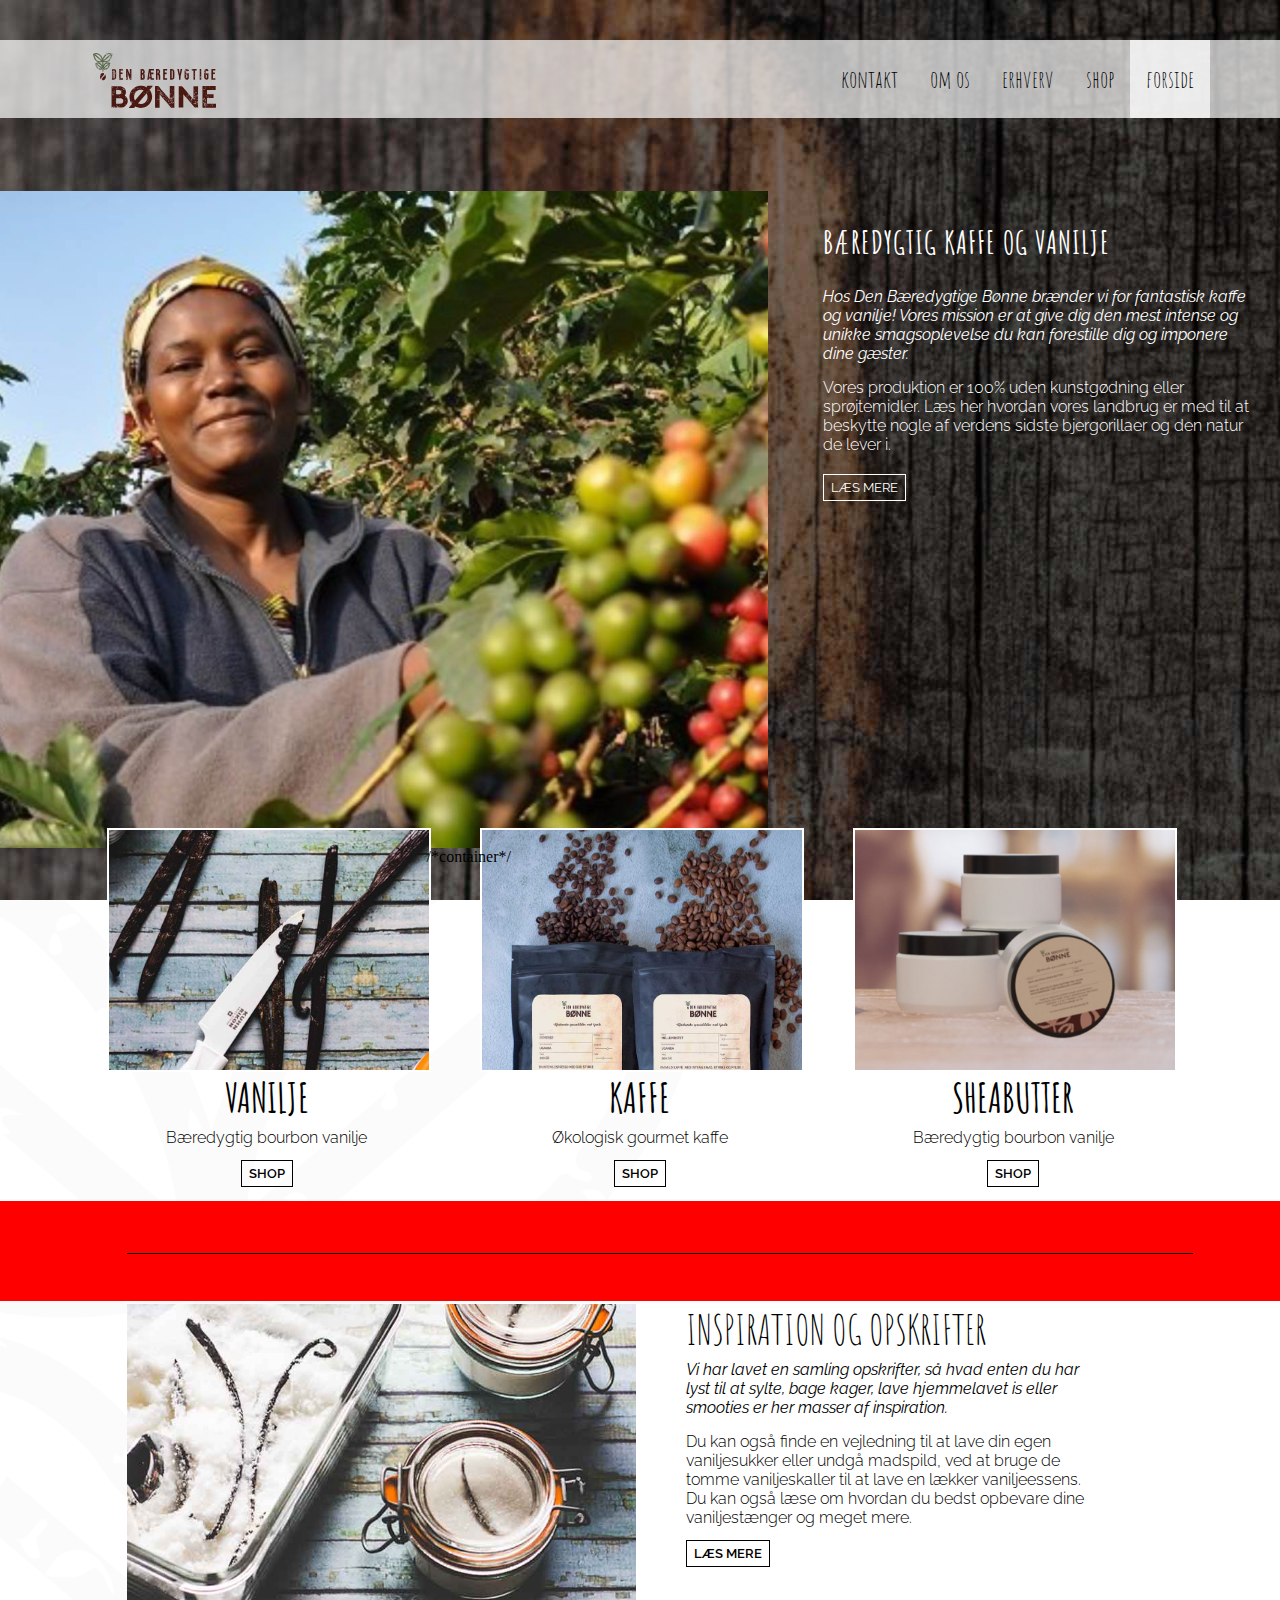
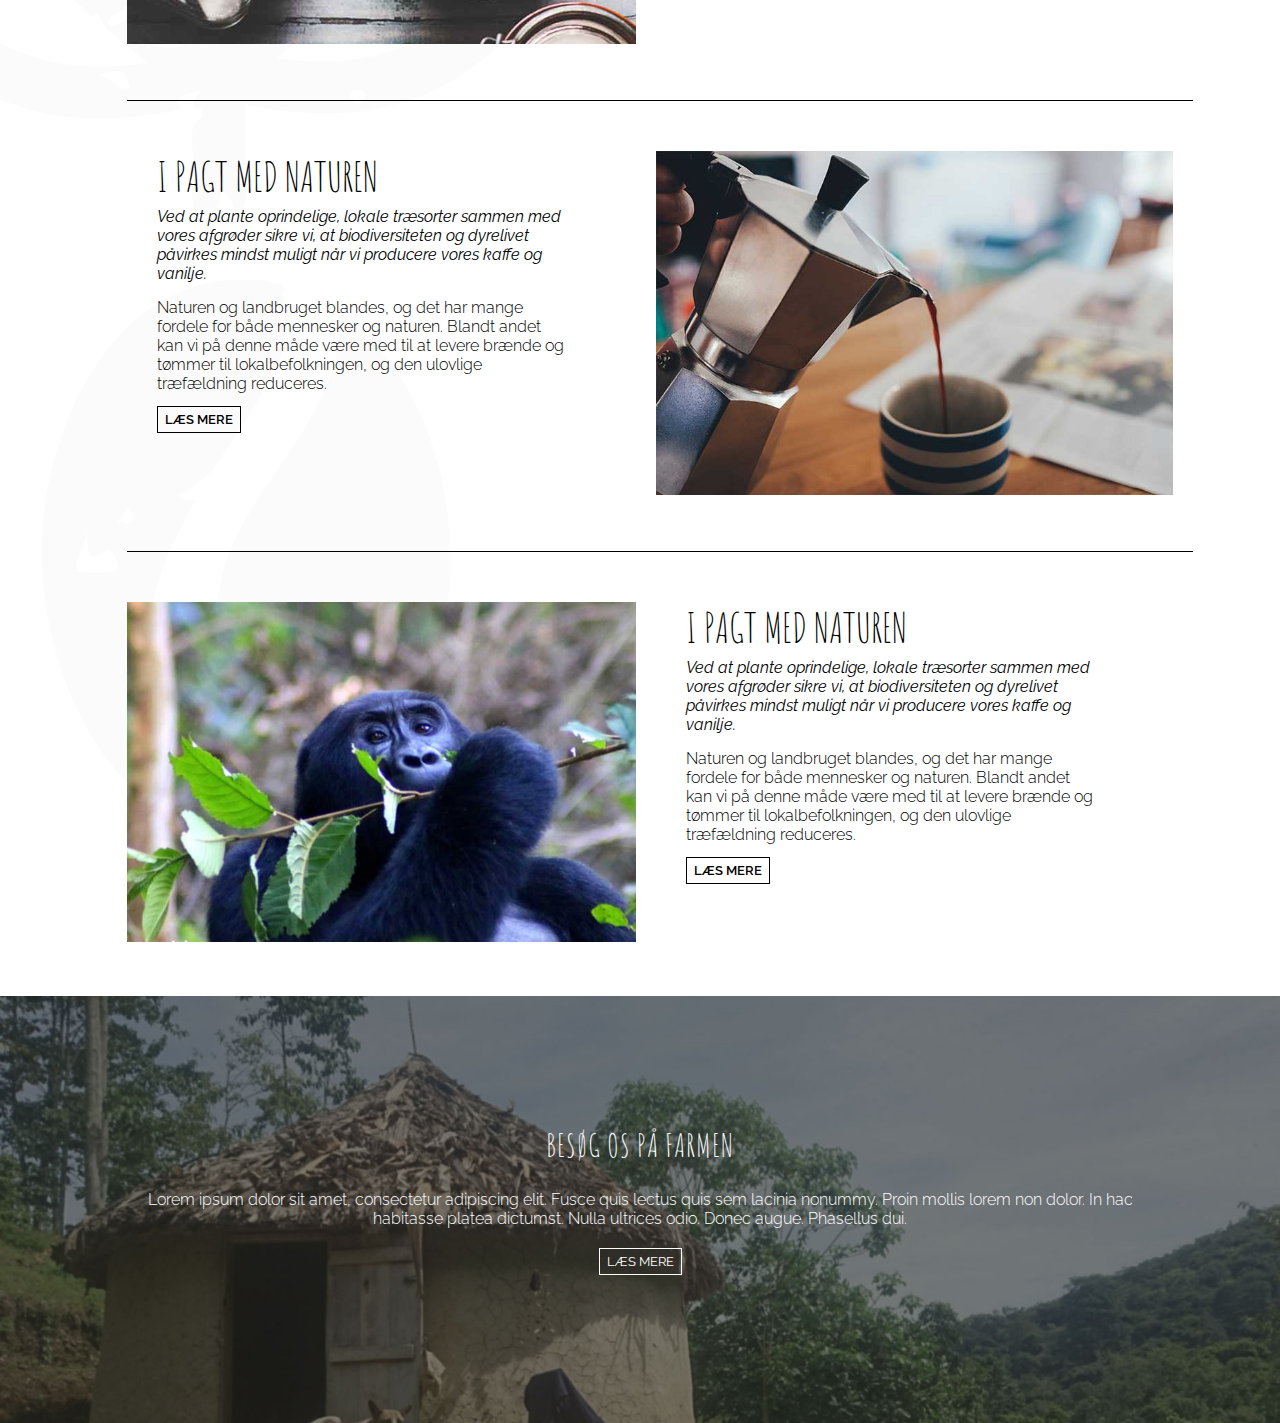
==== commit e9b154cd: "nyt forsøg på footer" ====
--- a/index.html
+++ b/index.html
@@ -19,6 +19,11 @@
 </head>
 
 <body>
+  <div class="container">
+<div class="box">
+
+  
+
   <nav>
     <ul class="navbar">
       <li><a class="active" href="#home">forside</a></li>
@@ -168,7 +173,11 @@
     </article>
 
   </main>
+</div> /*container*/
 
+<div class="footer">
+
+</div>
 
 </body>
 
--- a/main.css
+++ b/main.css
@@ -1,7 +1,10 @@
 * {
   padding: 0;
-  border: 0;
   margin: 0;
+}
+
+html, body {
+  height: 100%;
 }
 
 ul {
@@ -57,6 +60,7 @@
 
 
 main {
+
   top: 100px;
   margin-top: 55pt;
   height: 73vh;
@@ -404,3 +408,10 @@
 .square_btn:hover span {
   padding: 5.5px 7.5px 5.5px;
 }
+
+.footer {
+  clear: both;
+  background-color: red;
+  width: 100%;
+  height: 100px;
+}
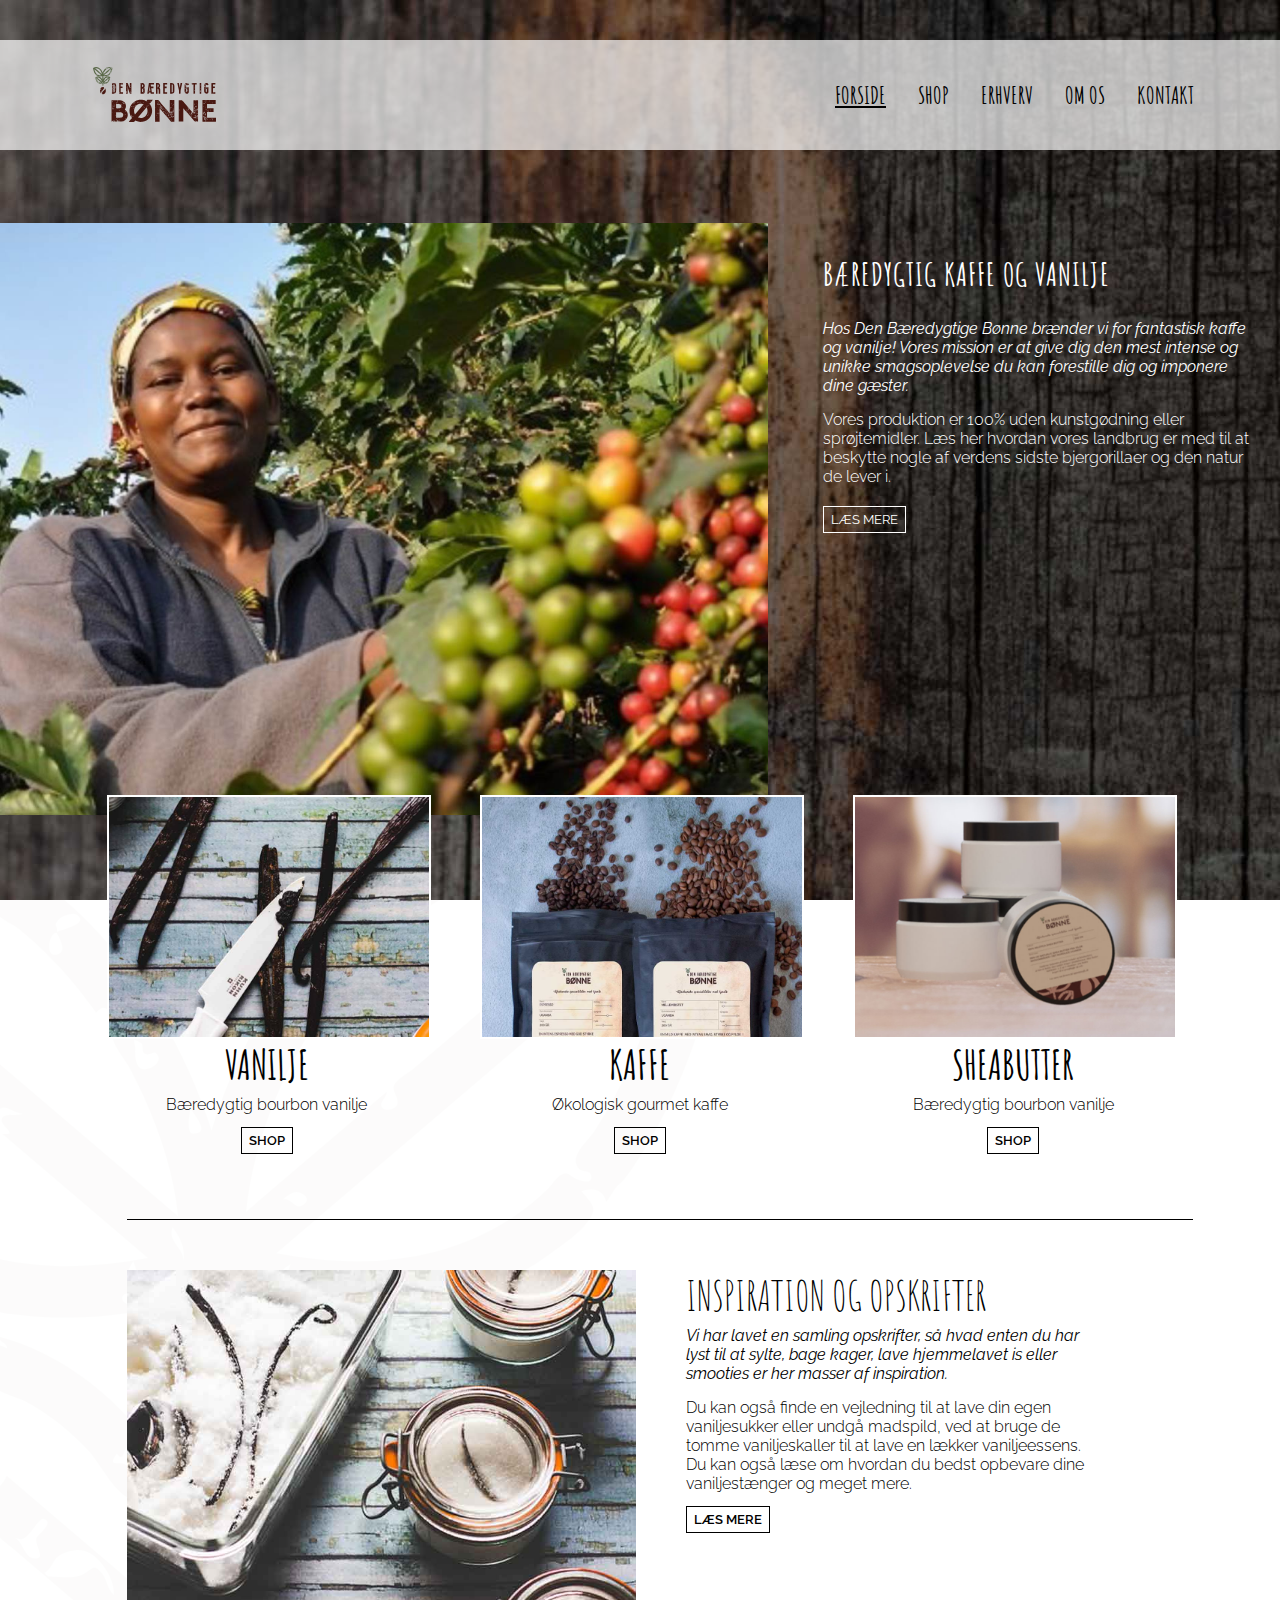
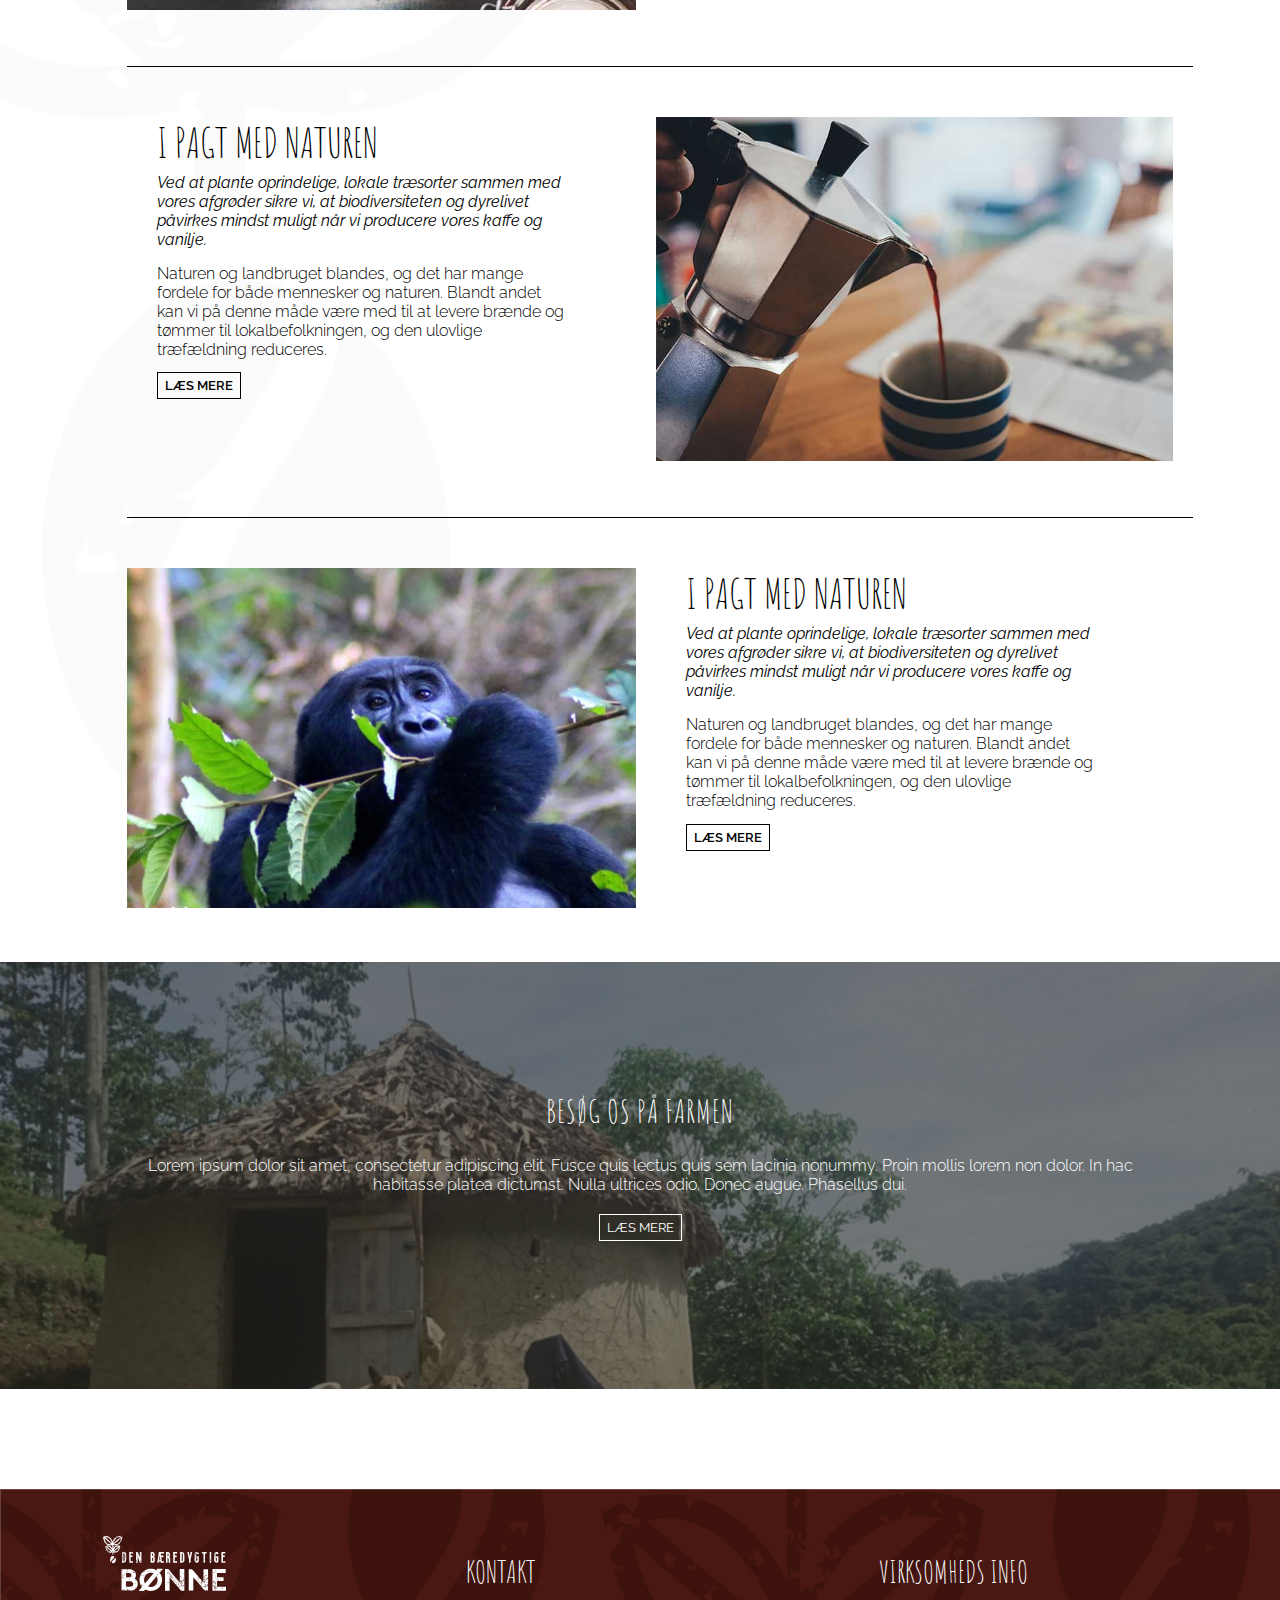
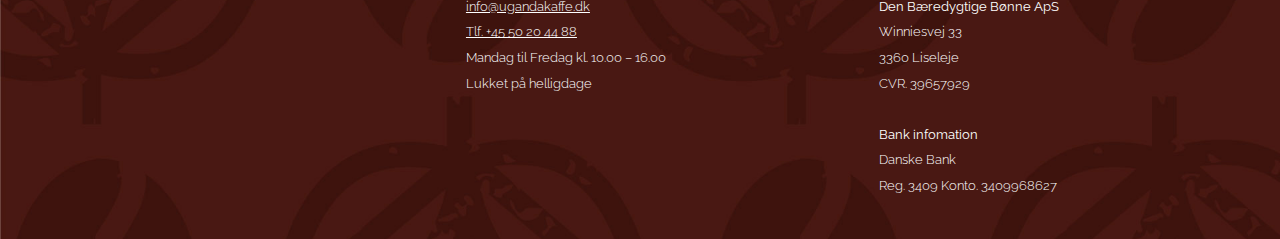
==== commit 11a3f426: "footer færdig" ====
--- a/index.html
+++ b/index.html
@@ -19,165 +19,194 @@
 </head>
 
 <body>
-  <div class="container">
-<div class="box">
-
-  
-
-  <nav>
-    <ul class="navbar">
-      <li><a class="active" href="#home">forside</a></li>
-      <li><a href="#news">shop</a></li>
-      <li><a href="#contact">erhverv</a></li>
-      <li><a href="#about">om os</a></li>
-      <li><a href="#about">kontakt</a></li>
-
-    </ul>
-
-    <img id="logo" src="image/logo.svg" alt="Den Bæredygtige Bønnes logo">
-  </nav>
-
-
-  <div class="background-img-wood"></div>
-
-  <main>
-    <div>
-
-      <div id="main-textbox">
-        <h1 class="main-h1">BÆREDYGTIG KAFFE OG VANILJE</h1>
-        <h2 class="main-h2">Hos Den Bæredygtige Bønne brænder vi for fantastisk kaffe og vanilje! Vores mission er at give dig den mest intense og unikke smagsoplevelse du kan forestille dig og imponere dine gæster.</h2>
-        <h3 class="main-h3">Vores produktion er 100% uden kunstgødning eller sprøjtemidler. Læs her hvordan vores landbrug er med til at beskytte nogle af verdens sidste bjergorillaer og den natur de lever i.</h3>
-
-        <a href="#" class="square_btn">
-          <span>LÆS MERE</span>
-        </a>
-
-      </div>
-    </div>
-
-    <div id="main-img-box"></div>
-
-    <div class="shop-kategorier">
-
-      <div class="column1">
-        <div id="shop-vanilje"></div>
-        <div class="shop-kat-textbox">
-          <h2 class="h2-shop">VANILJE</h2>
-          <h3 class="h3-shop">Bæredygtig bourbon vanilje</h3>
-          <a href="#" class="square_btn-sort">
-            <span>SHOP</span>
-          </a>
+    <div class="box">
+
+
+
+      <nav>
+        <ul class="navbar">
+          <li><a  href="#">KONTAKT</a></li>
+          <li><a href="#">OM OS</a></li>
+          <li><a href="#">ERHVERV</a></li>
+          <li><a href="#">SHOP</a></li>
+          <li><a class="active" href="#">FORSIDE</a></li>
+
+        </ul>
+
+        <img id="logo" src="image/logo.svg" alt="Den Bæredygtige Bønnes logo">
+      </nav>
+
+
+      <div class="background-img-wood"></div>
+
+      <main>
+        <div>
+
+          <div id="main-textbox">
+            <h1 class="main-h1">BÆREDYGTIG KAFFE OG VANILJE</h1>
+            <h2 class="main-h2">Hos Den Bæredygtige Bønne brænder vi for fantastisk kaffe og vanilje! Vores mission er at give dig den mest intense og unikke smagsoplevelse du kan forestille dig og imponere dine gæster.</h2>
+            <h3 class="main-h3">Vores produktion er 100% uden kunstgødning eller sprøjtemidler. Læs her hvordan vores landbrug er med til at beskytte nogle af verdens sidste bjergorillaer og den natur de lever i.</h3>
+
+            <a href="#" class="square_btn">
+              <span>LÆS MERE</span>
+            </a>
+
+          </div>
         </div>
-      </div>
-
-      <div class="column2">
-        <div id="shop-kaffe"></div>
-        <div class="shop-kat-textbox">
-          <h2 class="h2-shop">KAFFE</h2>
-          <h3 class="h3-shop">Økologisk gourmet kaffe </h3>
-          <a href="#" class="square_btn-sort">
-            <span>SHOP</span>
-          </a>
+
+        <div id="main-img-box"></div>
+
+        <div class="shop-kategorier">
+
+          <div class="column1">
+            <div id="shop-vanilje"></div>
+            <div class="shop-kat-textbox">
+              <h2 class="h2-shop">VANILJE</h2>
+              <h3 class="h3-shop">Bæredygtig bourbon vanilje</h3>
+              <a href="#" class="square_btn-sort">
+                <span>SHOP</span>
+              </a>
+            </div>
+          </div>
+
+          <div class="column2">
+            <div id="shop-kaffe"></div>
+            <div class="shop-kat-textbox">
+              <h2 class="h2-shop">KAFFE</h2>
+              <h3 class="h3-shop">Økologisk gourmet kaffe </h3>
+              <a href="#" class="square_btn-sort">
+                <span>SHOP</span>
+              </a>
+            </div>
+          </div>
+
+          <div class="column3">
+            <div id="shop-sheabutter"></div>
+            <div class="shop-kat-textbox">
+              <h2 class="h2-shop">SHEABUTTER</h2>
+              <h3 class="h3-shop">Bæredygtig bourbon vanilje</h3>
+              <a href="#" class="square_btn-sort">
+                <span>SHOP</span>
+              </a>
+            </div>
+          </div>
         </div>
-      </div>
-
-      <div class="column3">
-        <div id="shop-sheabutter"></div>
-        <div class="shop-kat-textbox">
-          <h2 class="h2-shop">SHEABUTTER</h2>
-          <h3 class="h3-shop">Bæredygtig bourbon vanilje</h3>
-          <a href="#" class="square_btn-sort">
-            <span>SHOP</span>
-          </a>
+
+
+        <div id="background-logo-container"></div>
+        <div id="background-logo"></div>
+
+        <article>
+          <div class="grid-container">
+
+            <div class="grid-1">
+              <img class="grid-img" src="image/vanilje-sukker.jpg" alt="Foto af vaniljestænger på et rustikt skærebrædt">
+            </div>
+
+            <div class="line-0"></div>
+
+            <div class="line-1"></div>
+            <div class="line-2"></div>
+
+            <div class="grid-2">
+              <div class="grid-textbox-right">
+                <p class="h2-grid">INSPIRATION OG OPSKRIFTER</p>
+                <p class="h3-grid-italic">Vi har lavet en samling opskrifter, så hvad enten du har lyst til at sylte, bage kager, lave hjemmelavet is eller smooties er her masser af inspiration.
+                  <p class="h3-grid">Du kan også finde en vejledning til at lave din egen vaniljesukker eller undgå madspild, ved at bruge de tomme vaniljeskaller til at lave en lækker vaniljeessens. Du kan også læse om hvordan du bedst opbevare dine
+                    vaniljestænger og meget mere.</p>
+
+
+                  <a href="#" class="square_btn-sort">
+                    <span>LÆS MERE</span>
+                  </a>
+              </div>
+            </div>
+
+            <div class="grid-3">
+              <div class="grid-textbox-right">
+                <p class="h2-grid">I PAGT MED NATUREN</p>
+                <p class="h3-grid-italic">Ved at plante oprindelige, lokale træsorter sammen med vores afgrøder sikre vi, at biodiversiteten og dyrelivet påvirkes mindst muligt når vi producere vores kaffe og vanilje.
+                  <p class="h3-grid">Naturen og landbruget blandes, og det har mange fordele for både mennesker og naturen. Blandt andet kan vi på denne måde være med til at levere brænde og tømmer til lokalbefolkningen, og den ulovlige træfældning
+                    reduceres.</p>
+
+                  <a href="#" class="square_btn-sort">
+                    <span>LÆS MERE</span>
+                  </a>
+              </div>
+            </div>
+
+
+            <div class="grid-4">
+              <img class="grid-img" src="image/varm-kaffe.jpg" alt="Foto af aber i Ugandas nationalpark">
+            </div>
+
+            <div class="grid-5">
+              <img class="grid-img" src="image/gorilla.jpg" alt="Foto af dampende, varm kaffe, der hældes fra en kande">
+            </div>
+
+            <div class="grid-6">
+              <div class="grid-textbox-right">
+                <p class="h2-grid">I PAGT MED NATUREN</p>
+                <p class="h3-grid-italic">Ved at plante oprindelige, lokale træsorter sammen med vores afgrøder sikre vi, at biodiversiteten og dyrelivet påvirkes mindst muligt når vi producere vores kaffe og vanilje.
+                  <p class="h3-grid">Naturen og landbruget blandes, og det har mange fordele for både mennesker og naturen. Blandt andet kan vi på denne måde være med til at levere brænde og tømmer til lokalbefolkningen, og den ulovlige træfældning
+                    reduceres.</p>
+
+                  <a href="#" class="square_btn-sort">
+                    <span>LÆS MERE</span>
+                  </a>
+              </div>
+            </div>
+          </div>
+
+          <div class="fullwidth-img-box">
+
+
+            <div class="fullwidth-img-text">
+              <p class="main-h1">BESØG OS PÅ FARMEN</p>
+              <p class="main-h3">Lorem ipsum dolor sit amet, consectetur adipiscing elit. Fusce quis lectus quis sem lacinia nonummy. Proin mollis lorem non dolor. In hac habitasse platea dictumst. Nulla ultrices odio. Donec augue. Phasellus dui.
+              </p>
+              <a href="#" class="square_btn">
+                <span>LÆS MERE</span>
+              </a>
+            </div>
+          </div>
+        </article>
+        <footer>
+          <div class="footer-grid">
+            <div class="footer-c1"><img id="logo-footer" src="image/logo-footer.svg" alt="Den Bæredygtige Bønnes logo">
+            </div>
+            <div class="footer-c2">
+              <p id="footer-headline">KONTAKT</p>
+              <p id="footer-bodytext">
+                <a target="_blank" class="cta" href="info@ugandakaffe.dk">info@ugandakaffe.dk</a><br>
+                <a target="_blank" class="cta" href="+4550204488">Tlf. +45 50 20 44 88</a>
+                <p>
+                  Mandag til Fredag kl. 10.00 – 16.00<br />
+                  Lukket på helligdage
+                </p>
+            </div>
+            <div class="footer-c3">
+              <p id="footer-headline">VIRKSOMHEDS INFO</p>
+
+              <p>
+                <strong>Den Bæredygtige Bønne ApS</strong><br>
+                Winniesvej 33<br>
+                3360 Liseleje<br>
+                CVR. 39657929<br>
+                <br>
+                <strong>Bank infomation</strong><br>
+                Danske Bank<br>
+                Reg. 3409 Konto. 3409968627
+              </p>
+            </div>
+          </div>
         </div>
-      </div>
-    </div>
-
-
-    <div id="background-logo-container"></div>
-    <div id="background-logo"></div>
-
-    <article>
-      <div class="grid-container">
-
-        <div class="grid-1">
-          <img class="grid-img" src="image/vanilje-sukker.jpg" alt="Foto af vaniljestænger på et rustikt skærebrædt">
-        </div>
-
-        <div class="line-0"></div>
-
-        <div class="line-1"></div>
-        <div class="line-2"></div>
-
-        <div class="grid-2">
-          <div class="grid-textbox-right">
-            <p class="h2-grid">INSPIRATION OG OPSKRIFTER</p>
-            <p class="h3-grid-italic">Vi har lavet en samling opskrifter, så hvad enten du har lyst til at sylte, bage kager, lave hjemmelavet is eller smooties er her masser af inspiration.
-              <p class="h3-grid">Du kan også finde en vejledning til at lave din egen vaniljesukker eller undgå madspild, ved at bruge de tomme vaniljeskaller til at lave en lækker vaniljeessens. Du kan også læse om hvordan du bedst opbevare dine
-                vaniljestænger og meget mere.</p>
-
-
-              <a href="#" class="square_btn-sort">
-                <span>LÆS MERE</span>
-              </a>
-          </div>
-        </div>
-
-        <div class="grid-3">
-          <div class="grid-textbox-right">
-            <p class="h2-grid">I PAGT MED NATUREN</p>
-            <p class="h3-grid-italic">Ved at plante oprindelige, lokale træsorter sammen med vores afgrøder sikre vi, at biodiversiteten og dyrelivet påvirkes mindst muligt når vi producere vores kaffe og vanilje.
-              <p class="h3-grid">Naturen og landbruget blandes, og det har mange fordele for både mennesker og naturen. Blandt andet kan vi på denne måde være med til at levere brænde og tømmer til lokalbefolkningen, og den ulovlige træfældning
-                reduceres.</p>
-
-              <a href="#" class="square_btn-sort">
-                <span>LÆS MERE</span>
-              </a>
-          </div>
-        </div>
-
-
-        <div class="grid-4">
-          <img class="grid-img" src="image/varm-kaffe.jpg" alt="Foto af aber i Ugandas nationalpark">
-        </div>
-
-        <div class="grid-5">
-          <img class="grid-img" src="image/gorilla.jpg" alt="Foto af dampende, varm kaffe, der hældes fra en kande">
-        </div>
-
-        <div class="grid-6">
-          <div class="grid-textbox-right">
-            <p class="h2-grid">I PAGT MED NATUREN</p>
-            <p class="h3-grid-italic">Ved at plante oprindelige, lokale træsorter sammen med vores afgrøder sikre vi, at biodiversiteten og dyrelivet påvirkes mindst muligt når vi producere vores kaffe og vanilje.
-              <p class="h3-grid">Naturen og landbruget blandes, og det har mange fordele for både mennesker og naturen. Blandt andet kan vi på denne måde være med til at levere brænde og tømmer til lokalbefolkningen, og den ulovlige træfældning
-                reduceres.</p>
-
-              <a href="#" class="square_btn-sort">
-                <span>LÆS MERE</span>
-              </a>
-          </div>
-        </div>
-      </div>
-
-      <div class="fullwidth-img-box">
-
-
-        <div class="fullwidth-img-text">
-          <p class="main-h1">BESØG OS PÅ FARMEN</p>
-          <p class="main-h3">Lorem ipsum dolor sit amet, consectetur adipiscing elit. Fusce quis lectus quis sem lacinia nonummy. Proin mollis lorem non dolor. In hac habitasse platea dictumst. Nulla ultrices odio. Donec augue. Phasellus dui. </p>
-          <a href="#" class="square_btn">
-            <span>LÆS MERE</span>
-          </a>
-        </div>
-      </div>
-    </article>
-
-  </main>
-</div> /*container*/
-
-<div class="footer">
-
-</div>
+
+        </footer>
+      </main>
+
+
+
 
 </body>
 
--- a/main.css
+++ b/main.css
@@ -11,6 +11,7 @@
   list-style-type: none;
   margin-top: 30pt;
   overflow: hidden;
+  padding: 20px;
   background-color: rgba(255, 255, 255, 0.7);
 }
 
@@ -22,27 +23,31 @@
   display: block;
   color: black;
   text-align: center;
-  padding: 24px 16px;
+  padding: 20px 16px;
   text-decoration: none;
 }
 
 li a:hover {
-  background-color: rgba(255, 255, 255, 0.7);
+  font-size: 1.03em;
+  padding: 19px 15px;
+
 }
 
 .active {
-  background-color: rgba(255, 255, 255, 0.7);
+  text-decoration: underline;
 }
 
 .navbar {
   font-family: 'Amatic SC', cursive;
   font-size: 1.5em;
   padding-right: 70px;
+  font-weight: bolder;
+  color: black;
 }
 
 #logo {
   height: 55px;
-  margin: 40pt 20pt 0 70pt;
+  margin: 50pt 20pt 0 70pt;
   top: 0pt;
   position: absolute;
 }
@@ -71,7 +76,7 @@
 
 #main-img-box {
   width: 60vw;
-  height: 100%;
+  height: 90%;
   background-image: url("image/coffeefarmer.jpg");
   background-size: cover;
   background-repeat: no-repeat;
@@ -409,9 +414,52 @@
   padding: 5.5px 7.5px 5.5px;
 }
 
-.footer {
+footer {
   clear: both;
-  background-color: red;
-  width: 100%;
-  height: 100px;
-}
+  background-image: url(image/footer-img.jpg);
+  width: 100%;
+  height: 350px;
+  background-size: cover;
+
+}
+
+.footer-grid {
+  display: grid;
+  grid-template-areas:
+  'footer-c1 footer-c2 footer-c3';
+  grid-gap: 3px;
+  padding: 10px;
+  padding-bottom: -200px;
+}
+
+.footer-grid > div {
+  text-align: left;
+  padding-top: 50px;
+  padding 10px;
+  font-family: 'Raleway', sans-serif;
+  font-weight: 300;
+  color: white;
+  font-size: 0.8em;
+  line-height: 2em;
+
+}
+#footer-headline {
+  font-family: 'Amatic SC', cursive;
+  font-size: 30px;
+  padding-top: 0px;
+  line-height: 1.5em;
+
+}
+#logo-footer {
+  height: 55px;
+  margin: -10pt 20pt 0 70pt;
+}
+
+/* unvisited link */
+footer a:link {
+  color: white;
+}
+/* visited link */
+footer a:visited {
+  color: lightgray;
+}
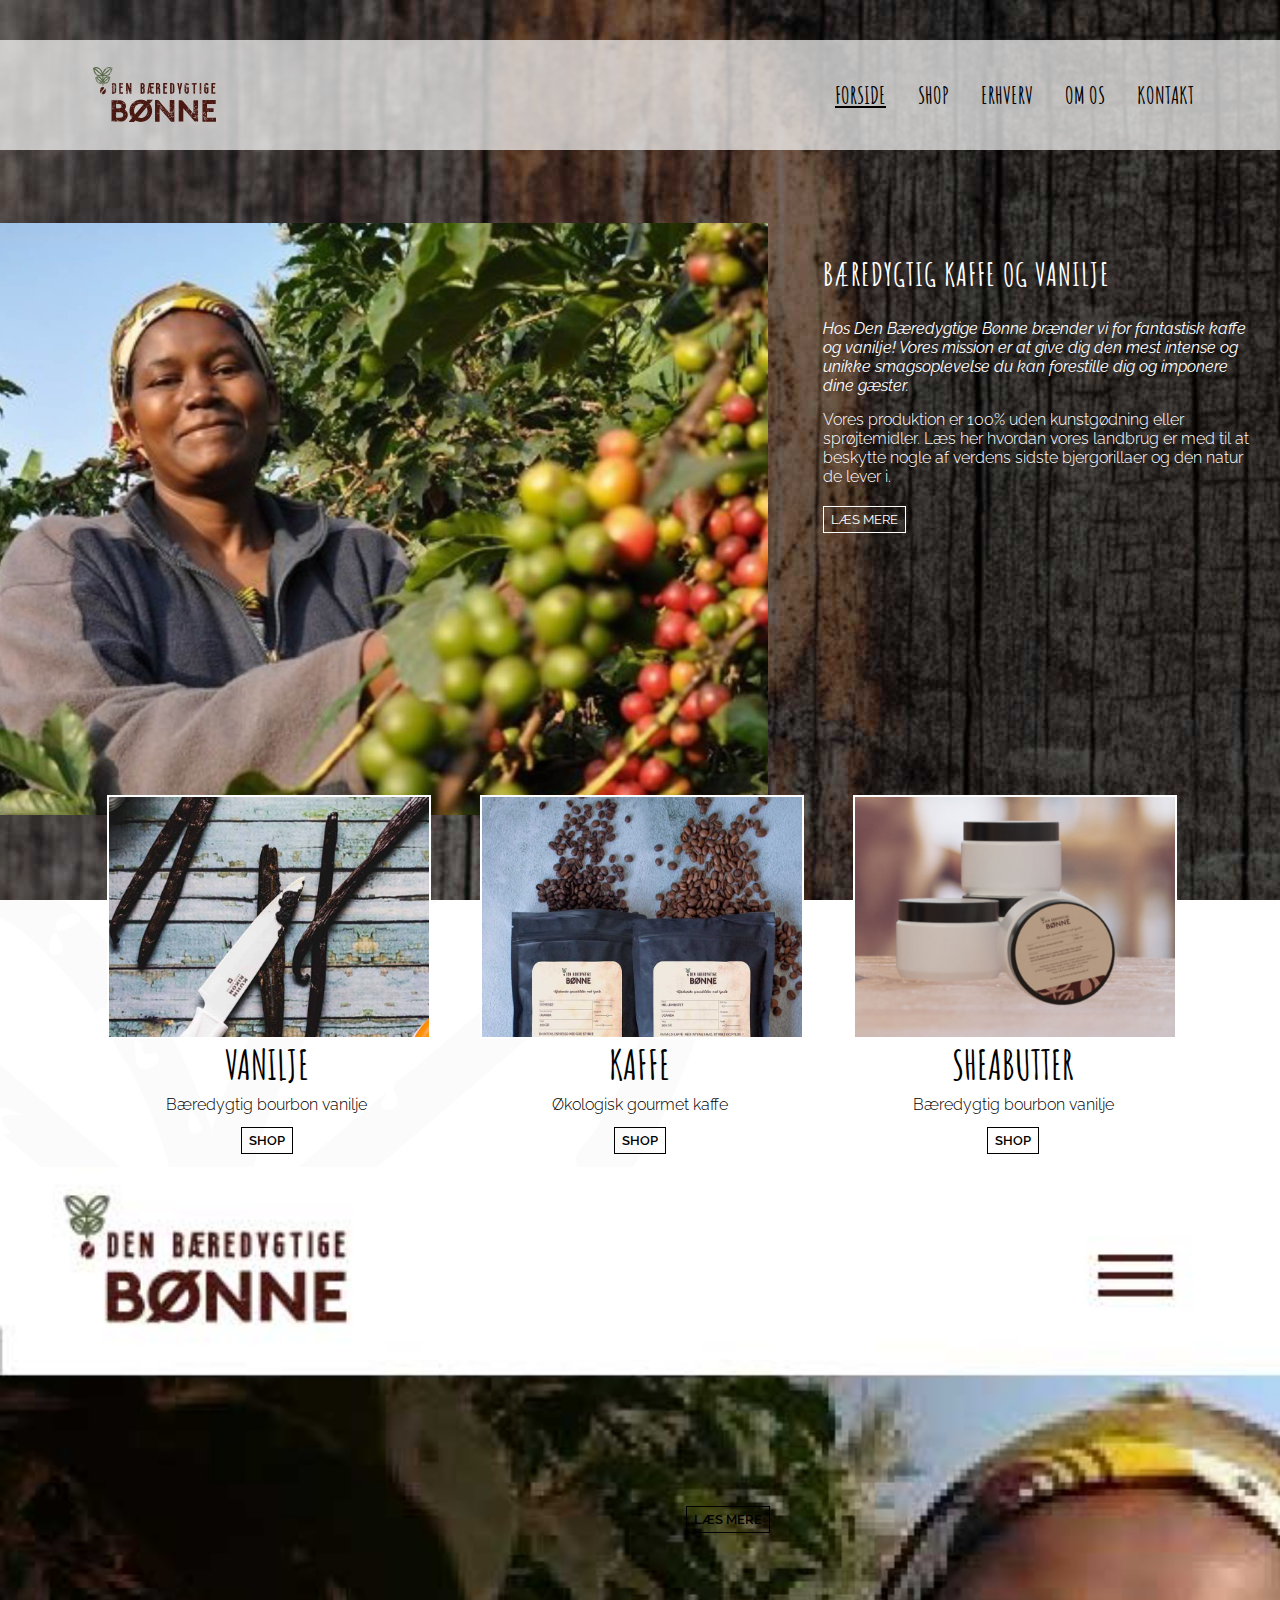
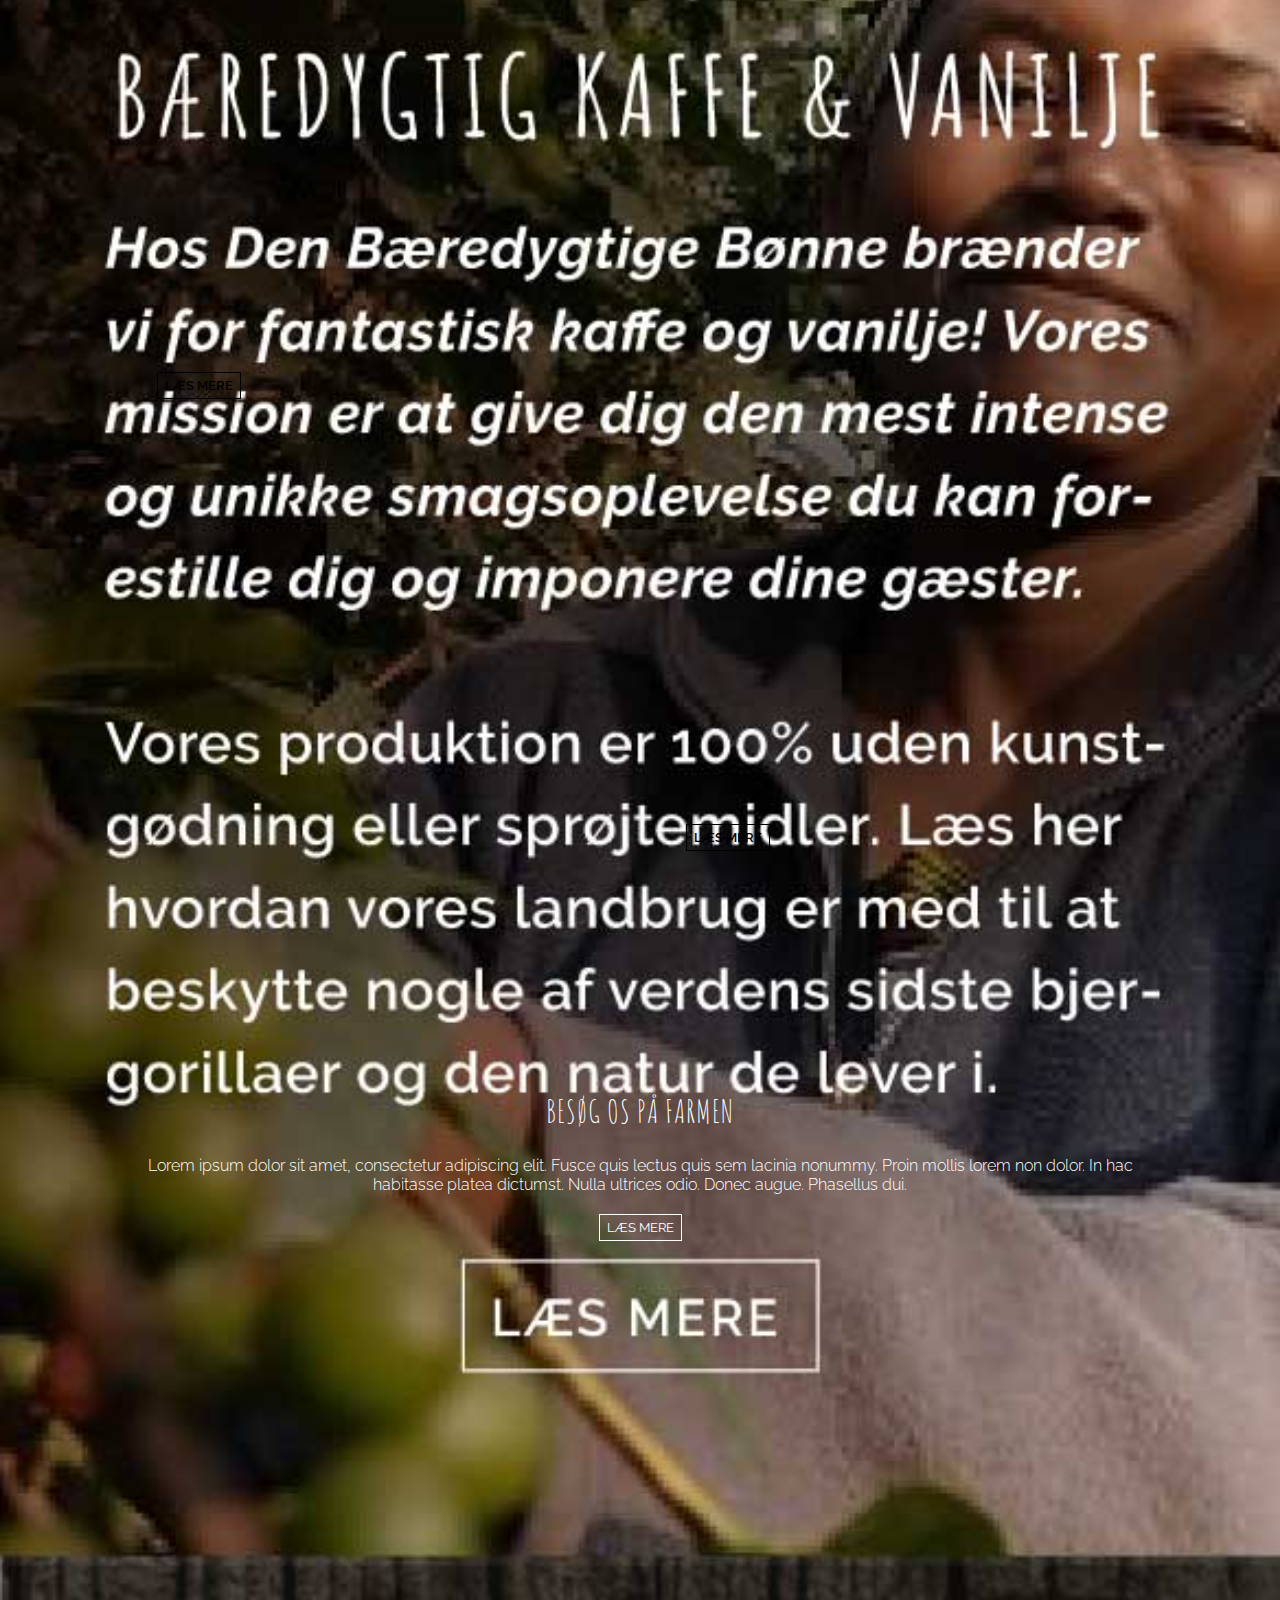
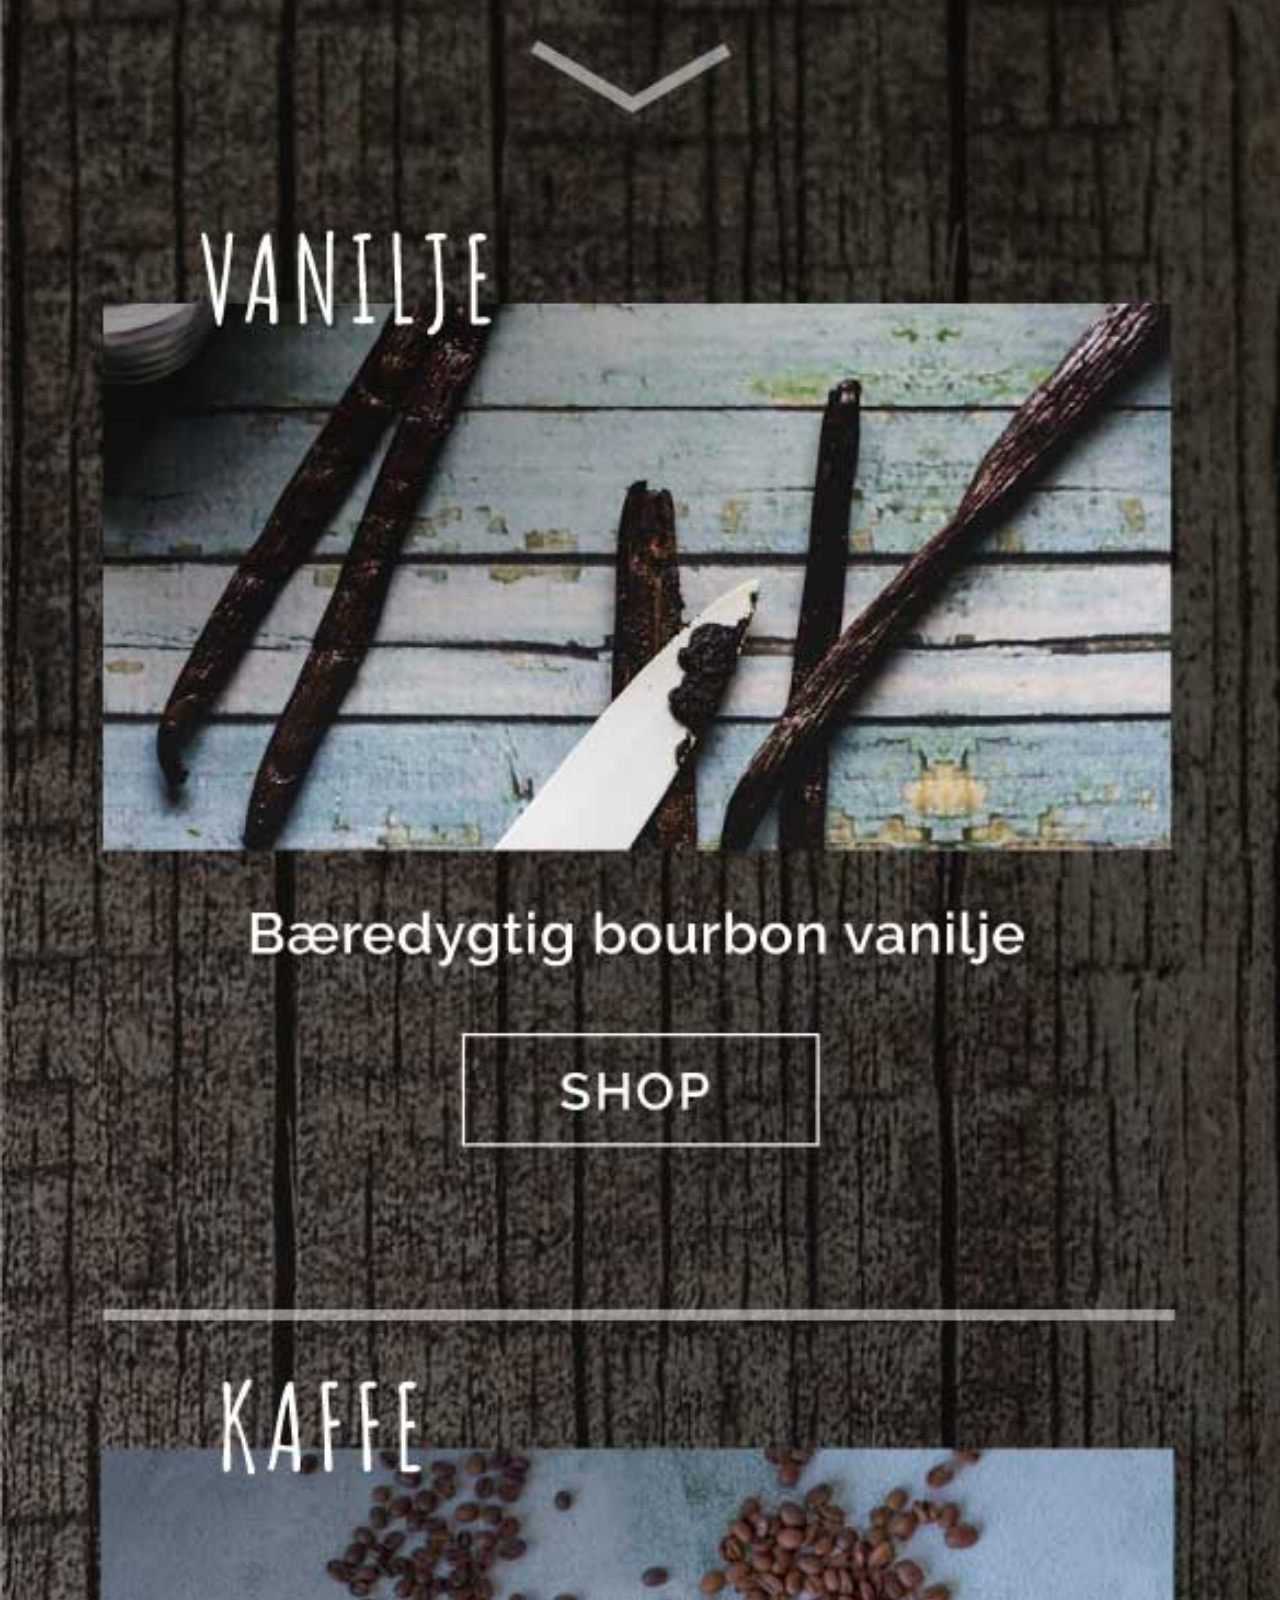
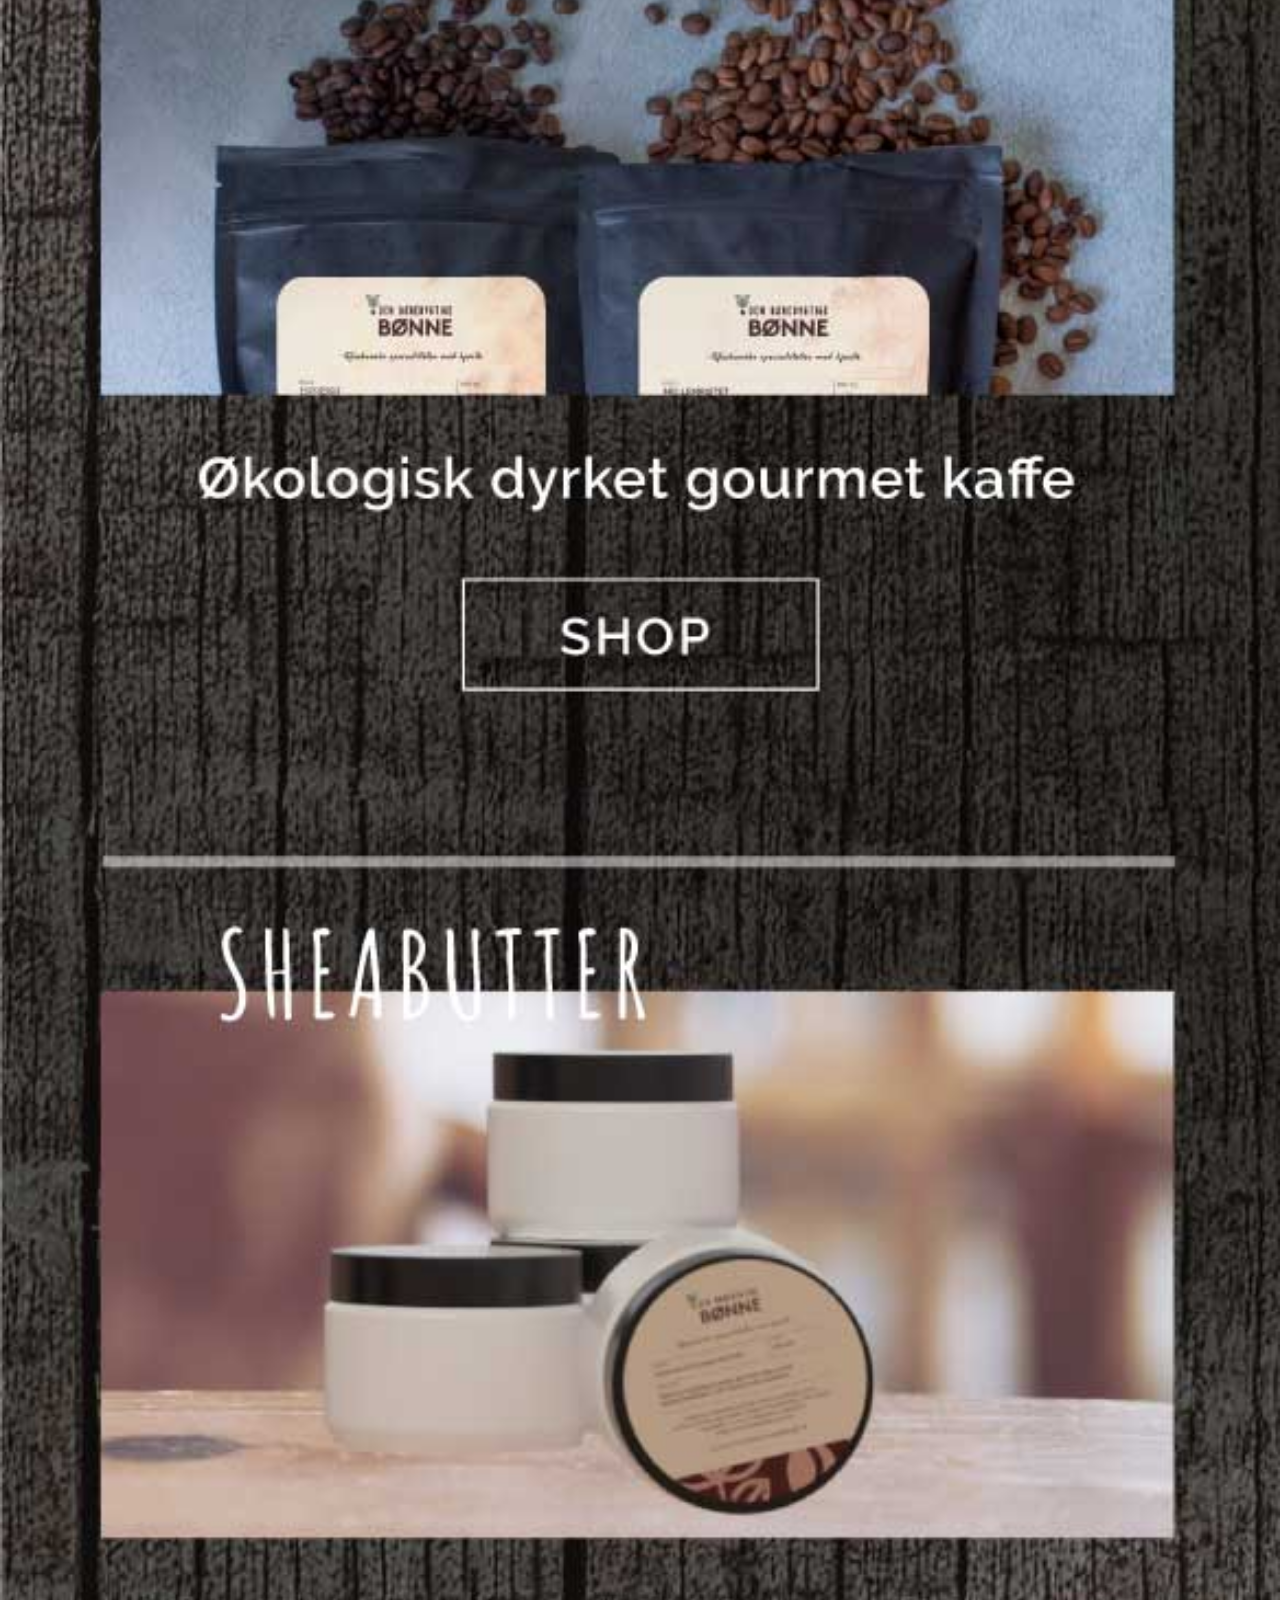
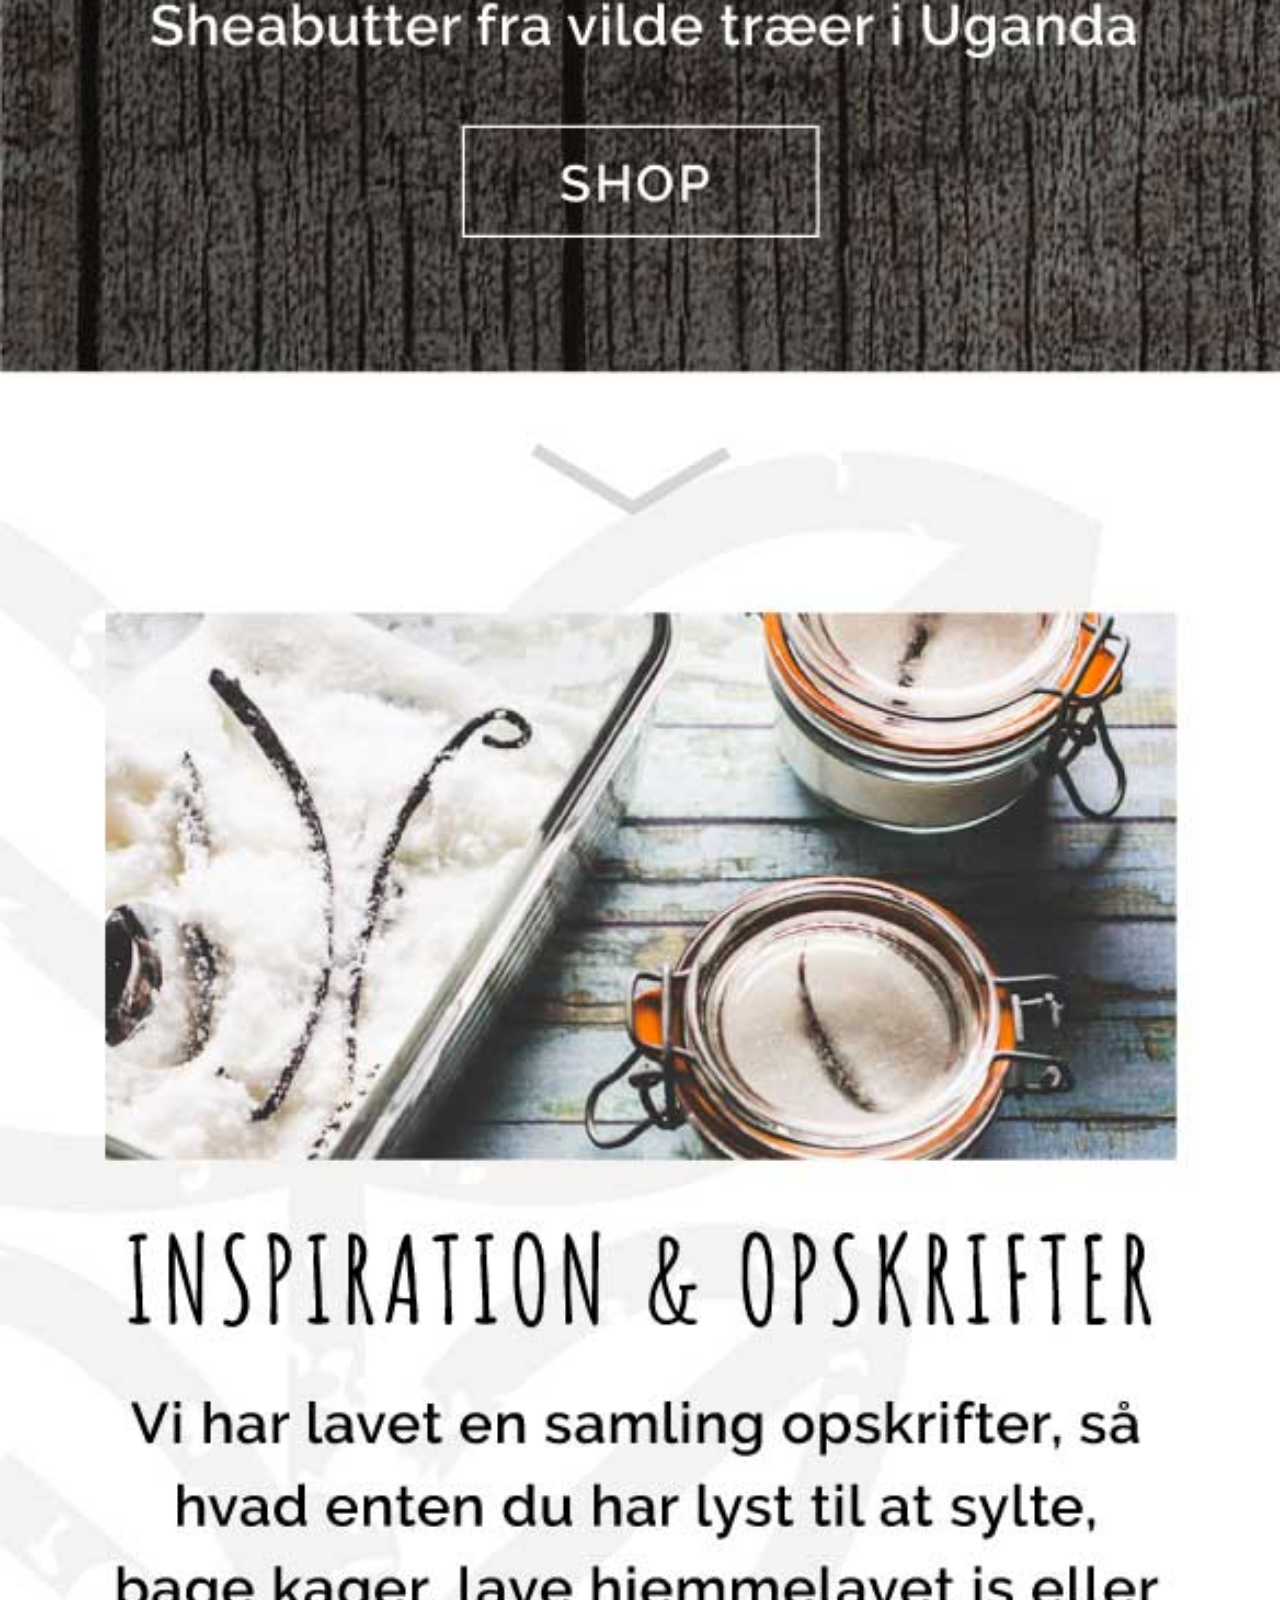
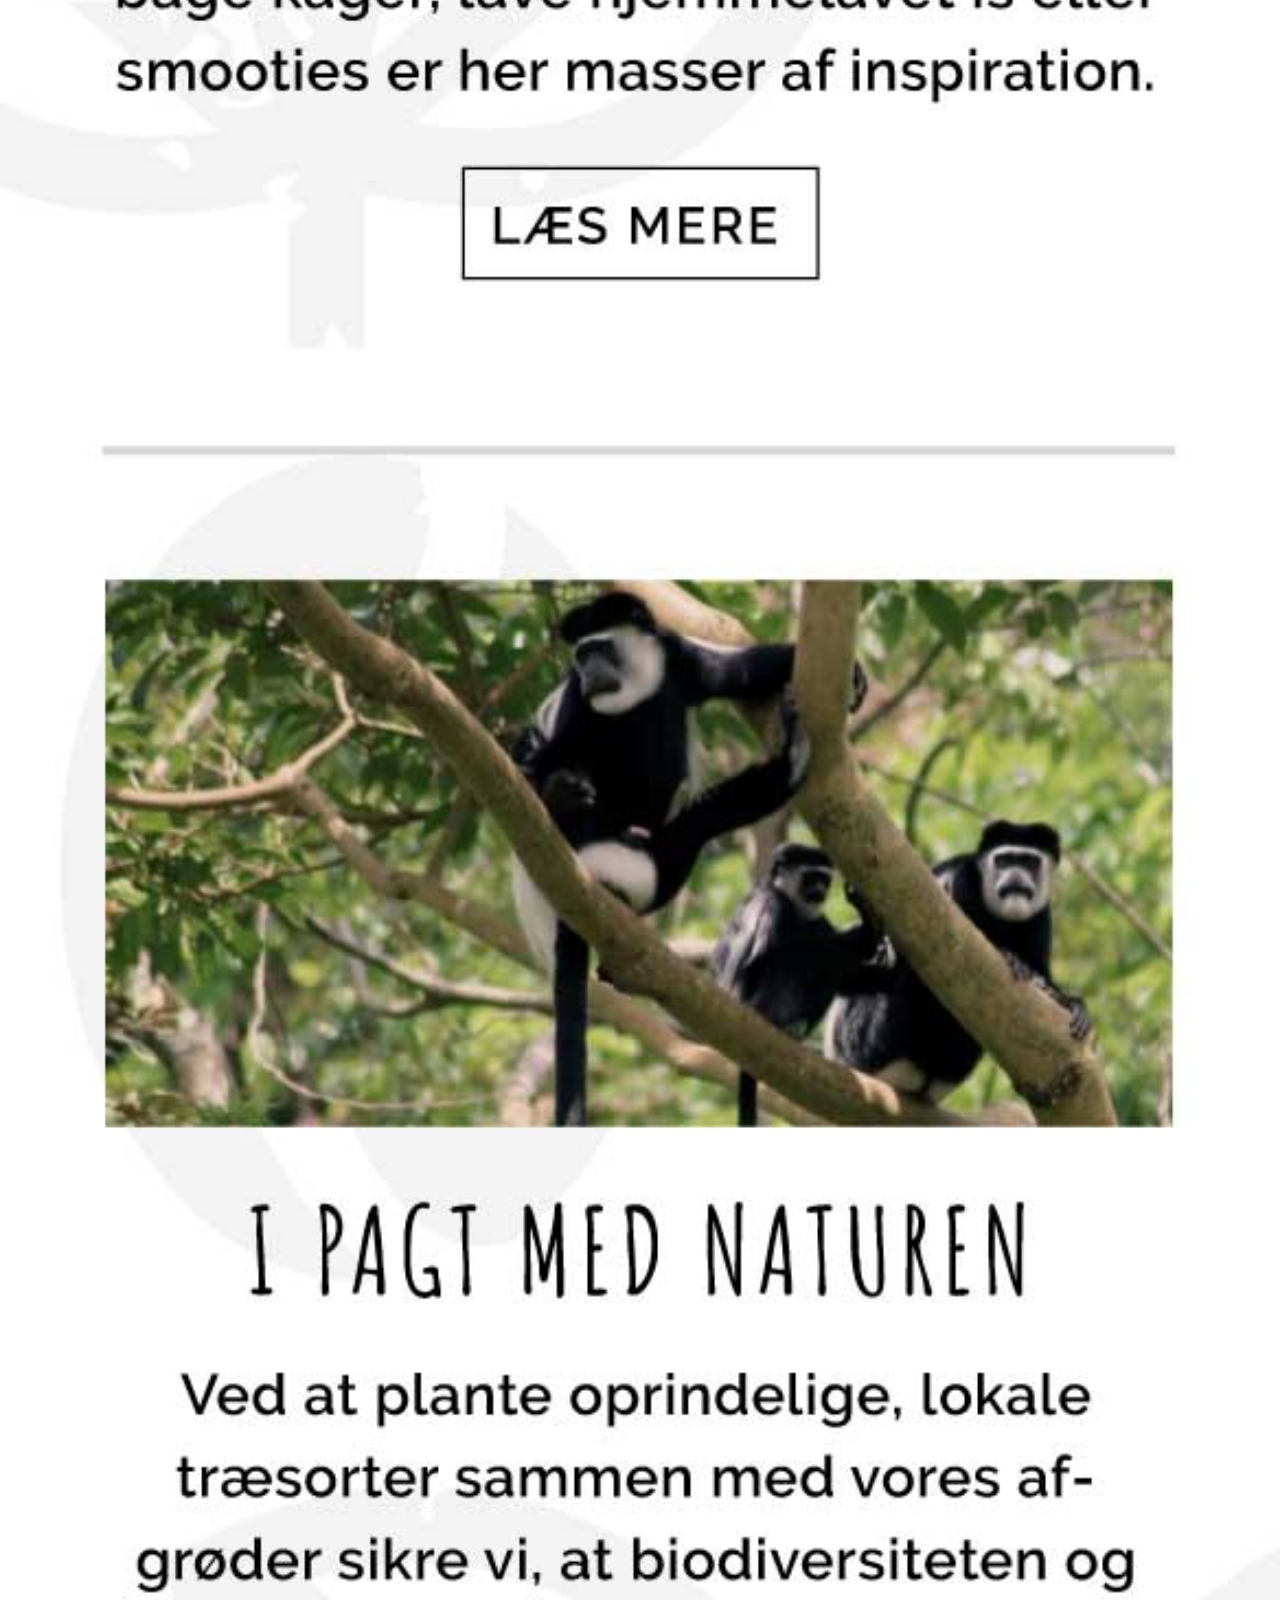
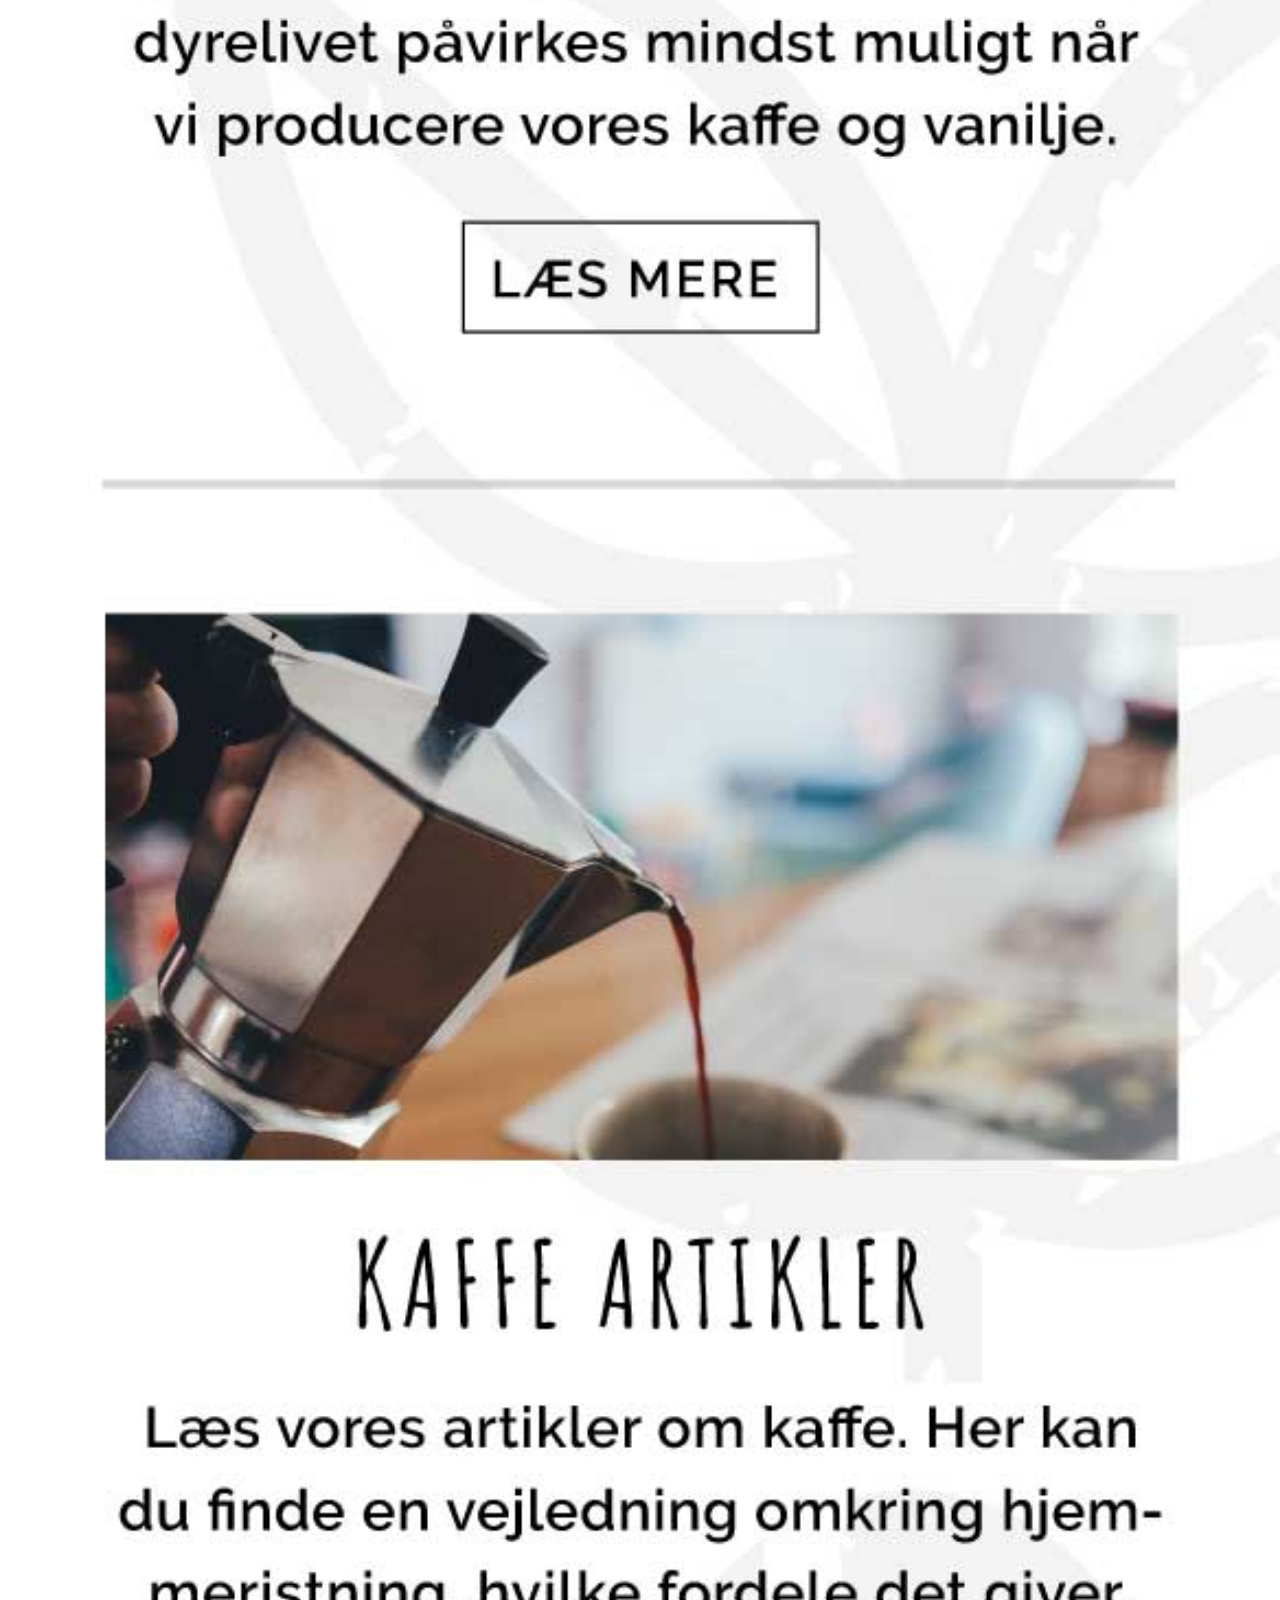
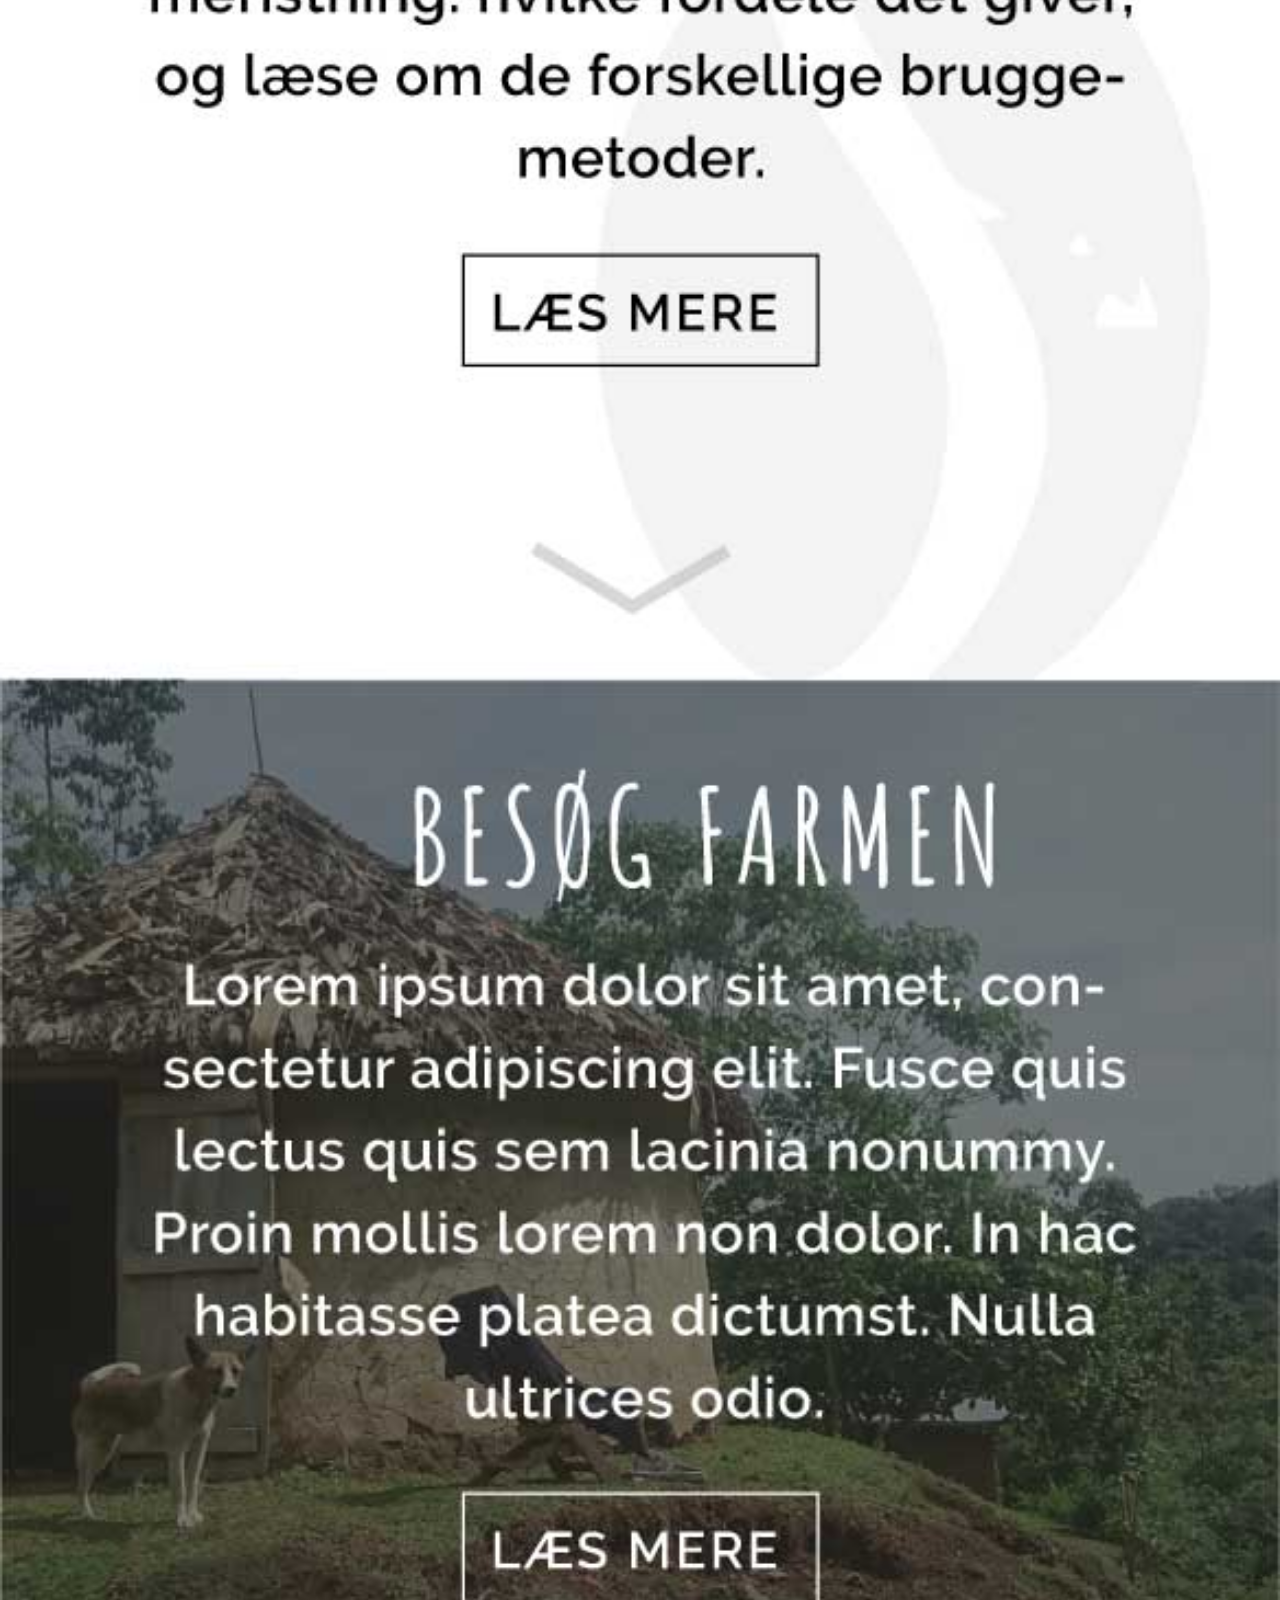
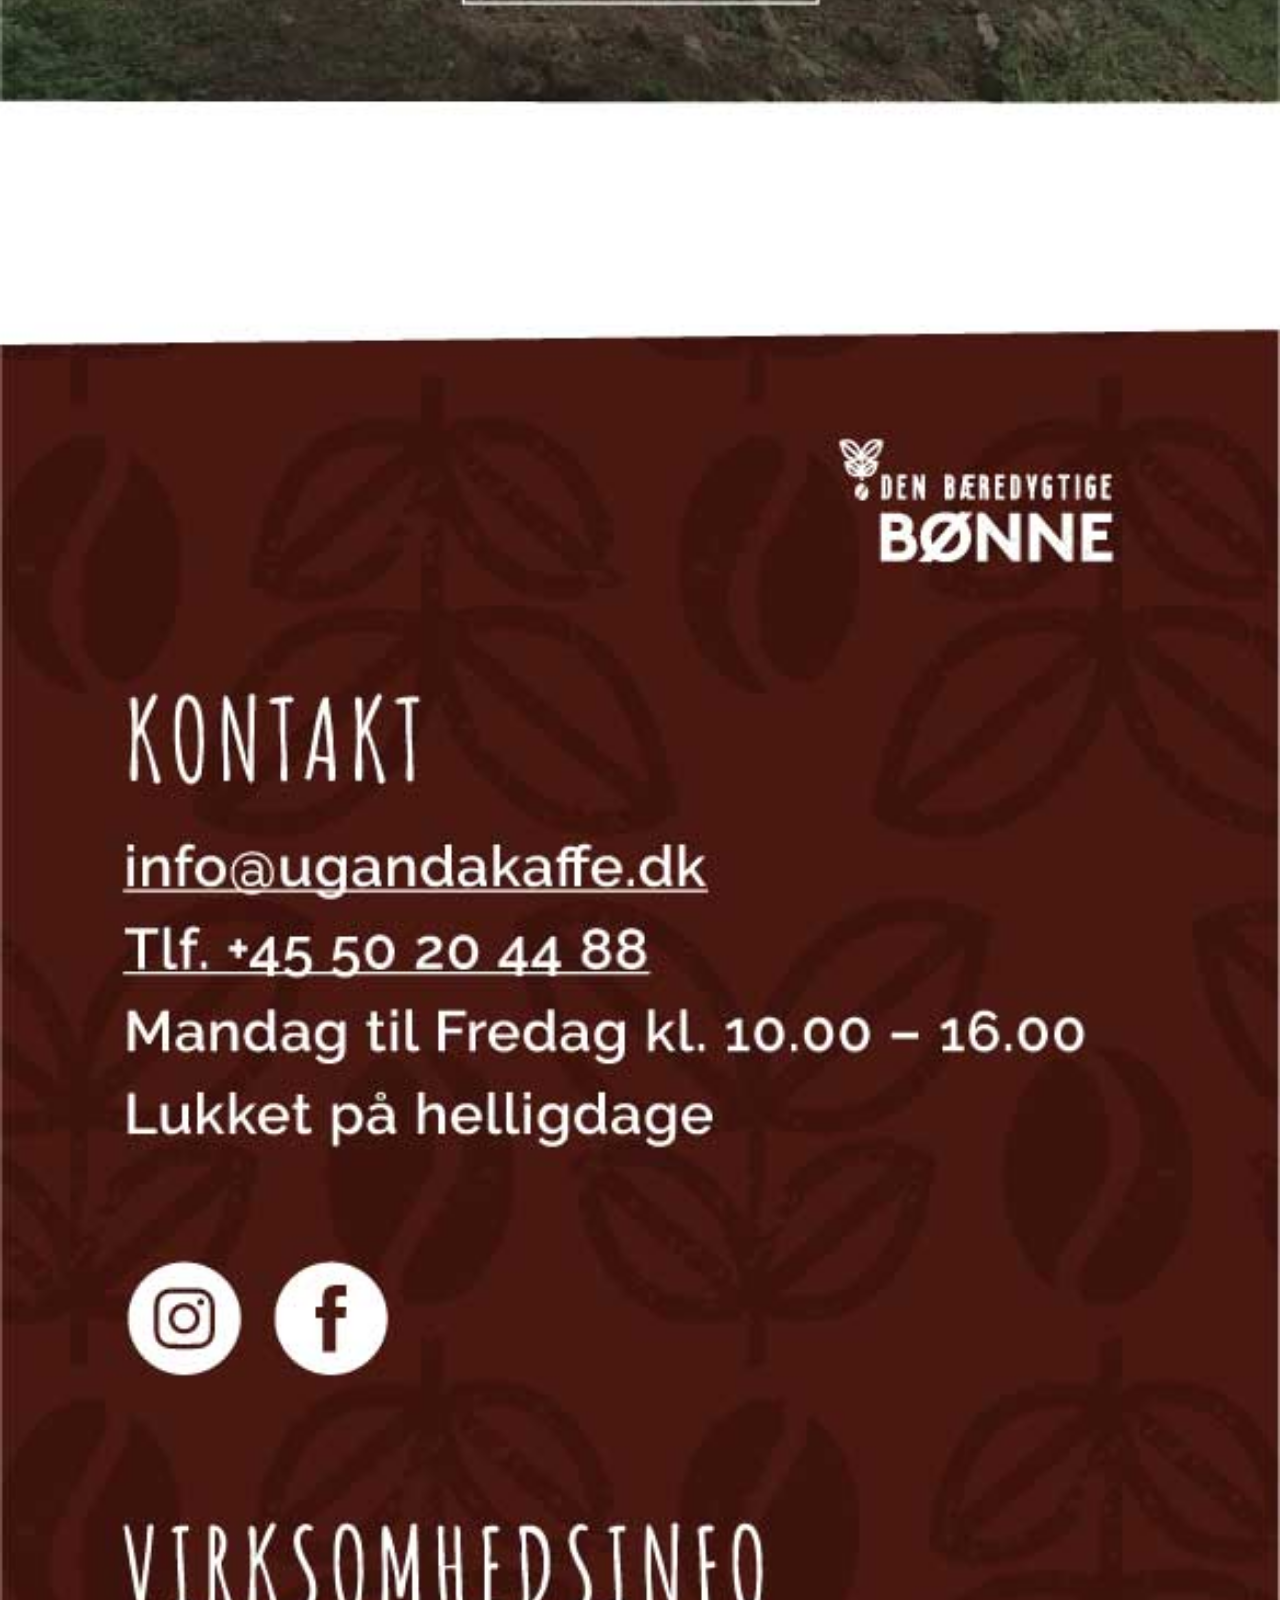
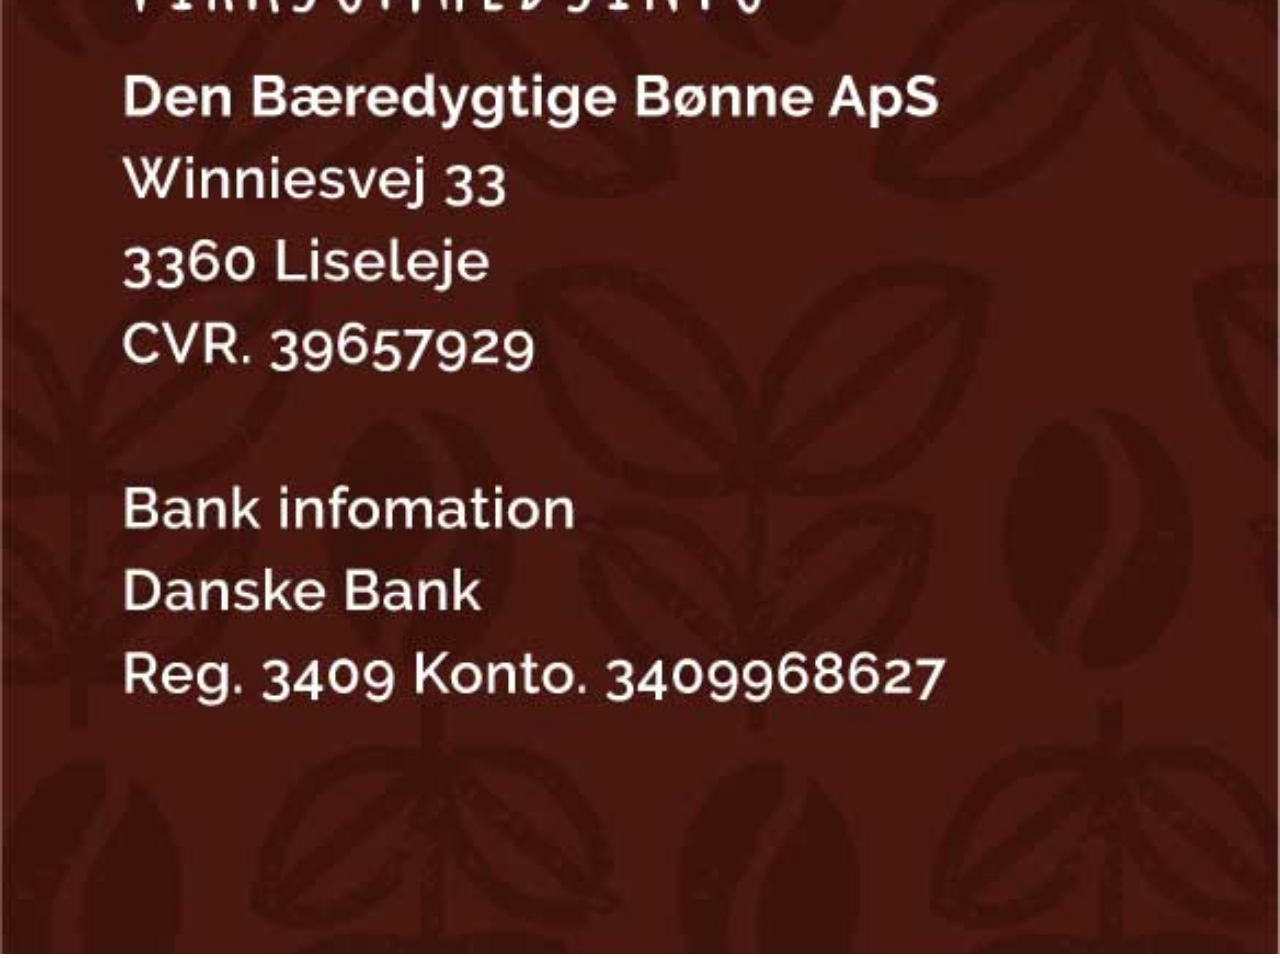
==== commit f8911623: "final" ====
--- a/index.html
+++ b/index.html
@@ -20,9 +20,6 @@
 
 <body>
     <div class="box">
-
-
-
       <nav>
         <ul class="navbar">
           <li><a  href="#">KONTAKT</a></li>
@@ -200,14 +197,13 @@
               </p>
             </div>
           </div>
-        </div>
 
         </footer>
       </main>
 
-
-
-
+      <div class="mobileview" >
+        <img src="image/mobileview.jpg" width="100%"/>
+      </div>
 </body>
 
 </html>
--- a/main.css
+++ b/main.css
@@ -202,7 +202,7 @@
   background-size: cover;
   background-repeat: no-repeat;
   background-position: center;
-  background-color: rgba(255, 255, 0, 1);
+  background-color: #E6C195;
   background-image: url(image/shop-vanilje.jpg);
   border: white;
   border-width: 2px;
@@ -222,7 +222,7 @@
   background-size: cover;
   background-repeat: no-repeat;
   background-position: center;
-  background-color: rgba(255, 255, 0, 1);
+  background-color: #E6C195;
   background-image: url(image/shop-kaffe.jpg);
   border: white;
   border-width: 2px;
@@ -243,7 +243,7 @@
   background-size: cover;
   background-repeat: no-repeat;
   background-position: center;
-  background-color: rgba(255, 255, 0, 1);
+  background-color: #E6C195;
   background-image: url(image/shop-sheabutter.jpg);
   border: white;
   border-width: 2px;
@@ -463,3 +463,21 @@
 footer a:visited {
   color: lightgray;
 }
+
+
+
+/*********************** M E D I A *******************************/
+/*********************** M E D I A *******************************/
+/*********************** M E D I A *******************************/
+
+
+@media only screen and (max-width: 600px) {
+main, nav, .background-img-wood {
+  display: none;
+}
+
+.mobileview {
+
+}
+
+}
